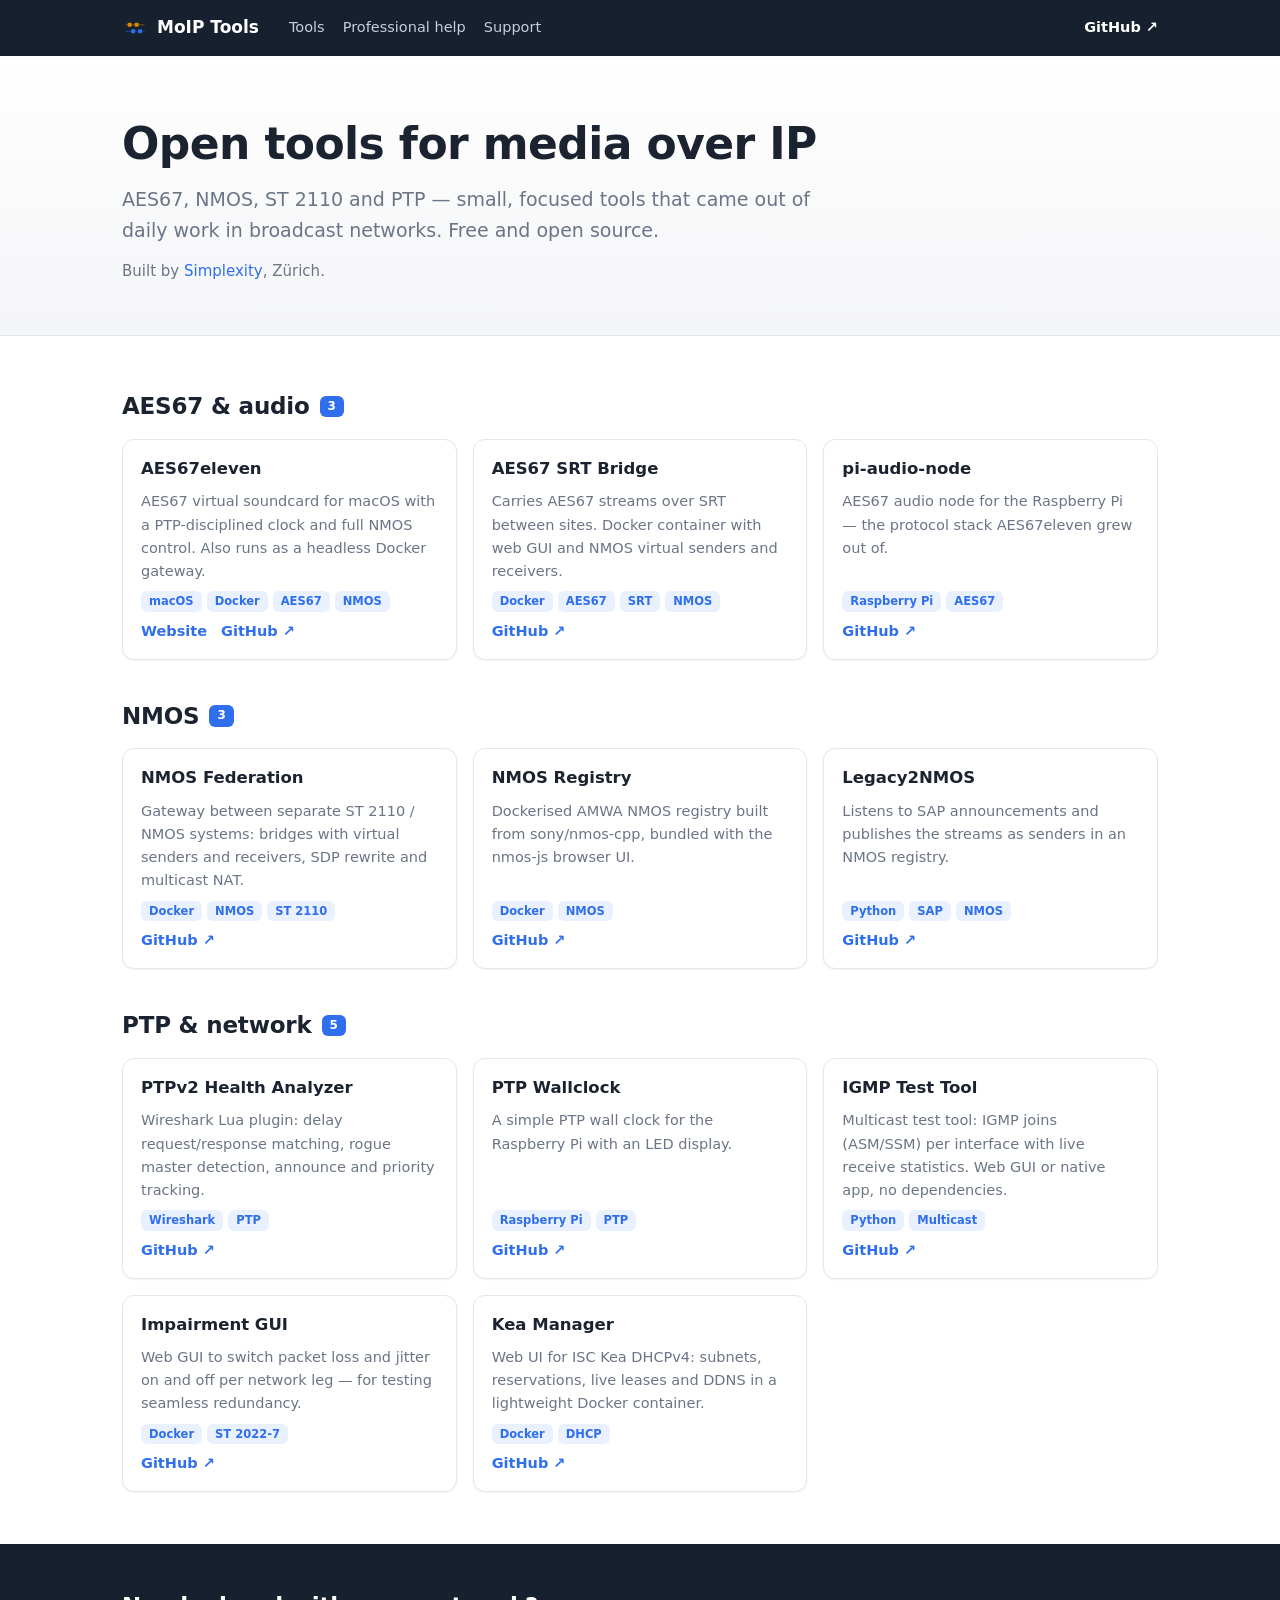
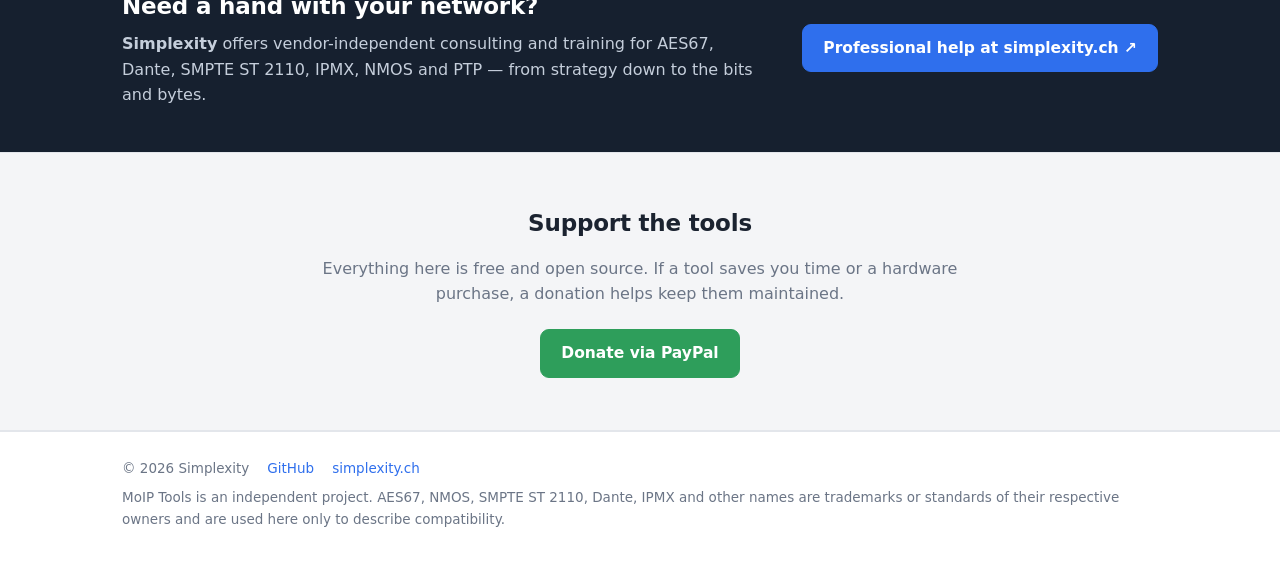
==== index.html @ df245e32 "MoIP Tools landing page A catalogue of open tools for media over IP (AES67, NMOS, ST 2110, PTP) with" ====
<!DOCTYPE html>
<html lang="en">
<head>
<meta charset="utf-8">
<meta name="viewport" content="width=device-width, initial-scale=1">
<title>MoIP Tools – open tools for AES67, NMOS, ST 2110 and PTP</title>
<meta name="description" content="A collection of free and open source tools for media over IP: AES67 virtual soundcard, SRT bridge, NMOS federation and registry, PTP and multicast test tools.">
<link rel="icon" type="image/svg+xml" href="logo.svg">
<style>
:root {
    --bg: #f4f5f7; --panel: #ffffff; --line: #e3e6eb; --text: #1b2330; --dim: #6b7586;
    --accent: #2f6fed; --accent-soft: #e9f0fe; --ok: #2e9e5b; --amber: #d98a00; --navy: #16202f;
}
* { box-sizing: border-box; margin: 0; }
html { scroll-behavior: smooth; }
body { background: var(--panel); color: var(--text);
       font: 16px/1.6 -apple-system, BlinkMacSystemFont, "Inter", "Segoe UI", system-ui, sans-serif; }
a { color: var(--accent); text-decoration: none; }
a:hover { text-decoration: underline; }
.wrap { max-width: 1080px; margin: 0 auto; padding: 0 22px; }

header { background: var(--navy); color: #fff; position: sticky; top: 0; z-index: 10; }
header .wrap { display: flex; align-items: center; gap: 22px; height: 56px; }
.brand { display: flex; align-items: center; gap: 9px; font-weight: 700; font-size: 17px; color: #fff; }
.brand:hover { text-decoration: none; }
.brand img { width: 26px; height: 26px; }
nav { display: flex; gap: 18px; margin-left: 8px; }
nav a { color: #c5cedb; font-size: 14.5px; }
nav a:hover { color: #fff; text-decoration: none; }
header .gh { margin-left: auto; color: #fff; font-size: 14.5px; font-weight: 600; }

.hero { padding: 64px 0 52px; background: linear-gradient(180deg, #fff 0%, var(--bg) 100%); border-bottom: 1px solid var(--line); }
.hero h1 { font-size: 44px; line-height: 1.1; letter-spacing: -.6px; }
.hero p { color: var(--dim); font-size: 19px; margin: 16px 0 0; max-width: 700px; }
.hero .by { font-size: 15px; margin-top: 14px; }

section { padding: 52px 0; }
section.alt { background: var(--bg); border-top: 1px solid var(--line); border-bottom: 1px solid var(--line); }
h2 { font-size: 23px; letter-spacing: -.2px; margin: 0 0 14px; display: flex; align-items: center; gap: 10px; }
h2 .count { background: var(--accent); color: #fff; font-size: 12px; font-weight: 700; padding: 1px 8px; border-radius: 6px; }
.group { margin-bottom: 38px; }
.group:last-child { margin-bottom: 0; }
.grid { display: grid; grid-template-columns: repeat(3, minmax(0, 1fr)); gap: 16px; }
.tool { background: var(--panel); border: 1px solid var(--line); border-radius: 12px; padding: 16px 18px;
        box-shadow: 0 1px 2px rgba(16, 24, 40, .05); display: flex; flex-direction: column; gap: 8px; }
.tool:hover { border-color: #c9ced8; box-shadow: 0 4px 14px rgba(16, 24, 40, .08); }
.tool h3 { font-size: 16.5px; }
.tool p { color: var(--dim); font-size: 14.5px; flex: 1; }
.tags { display: flex; gap: 5px; flex-wrap: wrap; }
.tag { font-size: 11.5px; font-weight: 700; padding: 1px 8px; border-radius: 6px; background: var(--accent-soft); color: var(--accent); }
.links { display: flex; gap: 14px; font-size: 14.5px; font-weight: 600; }

.btn { display: inline-block; padding: 11px 20px; border-radius: 9px; font-weight: 600; font-size: 15.5px;
       border: 1px solid var(--line); background: var(--panel); color: var(--text); }
.btn:hover { text-decoration: none; border-color: #c9ced8; }
.btn.primary { background: var(--accent); border-color: var(--accent); color: #fff; }
.btn.donate { background: var(--ok); border-color: var(--ok); color: #fff; }
section.pro { padding: 44px 0; background: var(--navy); color: #fff; }
section.pro .wrap { display: flex; align-items: center; gap: 28px; flex-wrap: wrap; }
section.pro .wrap > div { flex: 1 1 420px; }
section.pro h2 { margin-bottom: 6px; }
section.pro p { color: #c5cedb; max-width: 640px; }
section.pro .btn { white-space: nowrap; }
.support { text-align: center; }
.support h2 { justify-content: center; }
.support p { color: var(--dim); max-width: 660px; margin: 0 auto 22px; }
.cta { display: flex; gap: 10px; flex-wrap: wrap; justify-content: center; }
footer { padding: 26px 0 34px; color: var(--dim); font-size: 13.5px; border-top: 1px solid var(--line); }
footer .wrap { display: flex; gap: 8px 18px; flex-wrap: wrap; }
footer .fine { flex-basis: 100%; }

@media (max-width: 900px) { .grid { grid-template-columns: repeat(2, minmax(0, 1fr)); } }
@media (max-width: 620px) { .grid { grid-template-columns: 1fr; } .hero h1 { font-size: 34px; } nav { display: none; } }
</style>
</head>
<body>

<header>
    <div class="wrap">
        <a class="brand" href="#top"><img src="logo.svg" alt=""> MoIP Tools</a>
        <nav>
            <a href="#tools">Tools</a>
            <a href="#help">Professional help</a>
            <a href="#support" data-donate-hide>Support</a>
        </nav>
        <a class="gh" href="https://github.com/Gemini2350">GitHub ↗</a>
    </div>
</header>

<div class="hero" id="top">
    <div class="wrap">
        <h1>Open tools for media over IP</h1>
        <p>AES67, NMOS, ST 2110 and PTP — small, focused tools that came out of daily work in
           broadcast networks. Free and open source.</p>
        <p class="by">Built by <a href="https://simplexity.ch" rel="noopener">Simplexity</a>, Zürich.</p>
    </div>
</div>

<section id="tools">
    <div class="wrap" id="tool-groups"></div>
</section>

<section class="pro" id="help">
    <div class="wrap">
        <div>
            <h2>Need a hand with your network?</h2>
            <p><strong>Simplexity</strong> offers vendor-independent consulting and training for AES67, Dante,
               SMPTE ST 2110, IPMX, NMOS and PTP — from strategy down to the bits and bytes.</p>
        </div>
        <a class="btn primary" href="https://simplexity.ch" rel="noopener">Professional help at simplexity.ch ↗</a>
    </div>
</section>

<section class="alt support" id="support" data-donate-hide>
    <div class="wrap">
        <h2>Support the tools</h2>
        <p>Everything here is free and open source. If a tool saves you time or a hardware purchase,
           a donation helps keep them maintained.</p>
        <div class="cta">
            <a class="btn" id="donate-sponsors" href="" rel="noopener">♥ Sponsor on GitHub</a>
            <a class="btn" id="donate-paypal" href="" rel="noopener">Donate via PayPal</a>
        </div>
    </div>
</section>

<footer>
    <div class="wrap">
        <span>© 2026 Simplexity</span>
        <a href="https://github.com/Gemini2350">GitHub</a>
        <a href="https://simplexity.ch" rel="noopener">simplexity.ch</a>
        <span class="fine">MoIP Tools is an independent project. AES67, NMOS, SMPTE ST 2110, Dante, IPMX and other
            names are trademarks or standards of their respective owners and are used here only to describe
            compatibility.</span>
    </div>
</footer>

<script>
// ---- the tool catalogue: add an entry here to list a new tool ----
const GH = "https://github.com/Gemini2350/";
const TOOLS = [
    {group: "AES67 & audio", items: [
        {name: "AES67eleven", repo: "aes67eleven", site: "https://gemini2350.github.io/aes67eleven/",
         text: "AES67 virtual soundcard for macOS with a PTP-disciplined clock and full NMOS control. Also runs as a headless Docker gateway.",
         tags: ["macOS", "Docker", "AES67", "NMOS"]},
        {name: "AES67 SRT Bridge", repo: "aes67-srt-bridge",
         text: "Carries AES67 streams over SRT between sites. Docker container with web GUI and NMOS virtual senders and receivers.",
         tags: ["Docker", "AES67", "SRT", "NMOS"]},
        {name: "pi-audio-node", repo: "pi-audio-node",
         text: "AES67 audio node for the Raspberry Pi — the protocol stack AES67eleven grew out of.",
         tags: ["Raspberry Pi", "AES67"]}
    ]},
    {group: "NMOS", items: [
        {name: "NMOS Federation", repo: "nmos-federation",
         text: "Gateway between separate ST 2110 / NMOS systems: bridges with virtual senders and receivers, SDP rewrite and multicast NAT.",
         tags: ["Docker", "NMOS", "ST 2110"]},
        {name: "NMOS Registry", repo: "nmos-cpp-registry",
         text: "Dockerised AMWA NMOS registry built from sony/nmos-cpp, bundled with the nmos-js browser UI.",
         tags: ["Docker", "NMOS"]},
        {name: "Legacy2NMOS", repo: "Legacy2NMOS",
         text: "Listens to SAP announcements and publishes the streams as senders in an NMOS registry.",
         tags: ["Python", "SAP", "NMOS"]}
    ]},
    {group: "PTP & network", items: [
        {name: "PTPv2 Health Analyzer", repo: "ptpv2-health-analyzer",
         text: "Wireshark Lua plugin: delay request/response matching, rogue master detection, announce and priority tracking.",
         tags: ["Wireshark", "PTP"]},
        {name: "PTP Wallclock", repo: "ptp-wallclock",
         text: "A simple PTP wall clock for the Raspberry Pi with an LED display.",
         tags: ["Raspberry Pi", "PTP"]},
        {name: "IGMP Test Tool", repo: "igmp-test-tool",
         text: "Multicast test tool: IGMP joins (ASM/SSM) per interface with live receive statistics. Web GUI or native app, no dependencies.",
         tags: ["Python", "Multicast"]},
        {name: "Impairment GUI", repo: "impairment-gui",
         text: "Web GUI to switch packet loss and jitter on and off per network leg — for testing seamless redundancy.",
         tags: ["Docker", "ST 2022-7"]},
        {name: "Kea Manager", repo: "kea-manager",
         text: "Web UI for ISC Kea DHCPv4: subnets, reservations, live leases and DDNS in a lightweight Docker container.",
         tags: ["Docker", "DHCP"]}
    ]}
];

const esc = t => String(t).replace(/[&<>"]/g, c => ({"&": "&amp;", "<": "&lt;", ">": "&gt;", '"': "&quot;"}[c]));
document.getElementById("tool-groups").innerHTML = TOOLS.map(g => `
    <div class="group">
        <h2>${esc(g.group)} <span class="count">${g.items.length}</span></h2>
        <div class="grid">${g.items.map(t => `
            <div class="tool">
                <h3>${esc(t.name)}</h3>
                <p>${esc(t.text)}</p>
                <div class="tags">${t.tags.map(x => `<span class="tag">${esc(x)}</span>`).join("")}</div>
                <div class="links">
                    ${t.site ? `<a href="${esc(t.site)}">Website</a>` : ""}
                    <a href="${GH}${esc(t.repo)}">GitHub ↗</a>
                </div>
            </div>`).join("")}
        </div>
    </div>`).join("");

// donation links: a button appears once its link is filled in
const DONATE = {
    sponsors: "",   // https://github.com/sponsors/Gemini2350 - once the profile is approved
    paypal: "https://paypal.me/Gemini2350"
};
let any = false;
for (const [key, url] of Object.entries(DONATE)) {
    const el = document.getElementById("donate-" + key);
    if (url) {
        el.href = url;
        if (!any) { el.classList.add("donate"); }
        any = true;
    } else {
        el.style.display = "none";
    }
}
if (!any) {
    document.querySelectorAll("[data-donate-hide]").forEach(el => { el.style.display = "none"; });
}
</script>
</body>
</html>
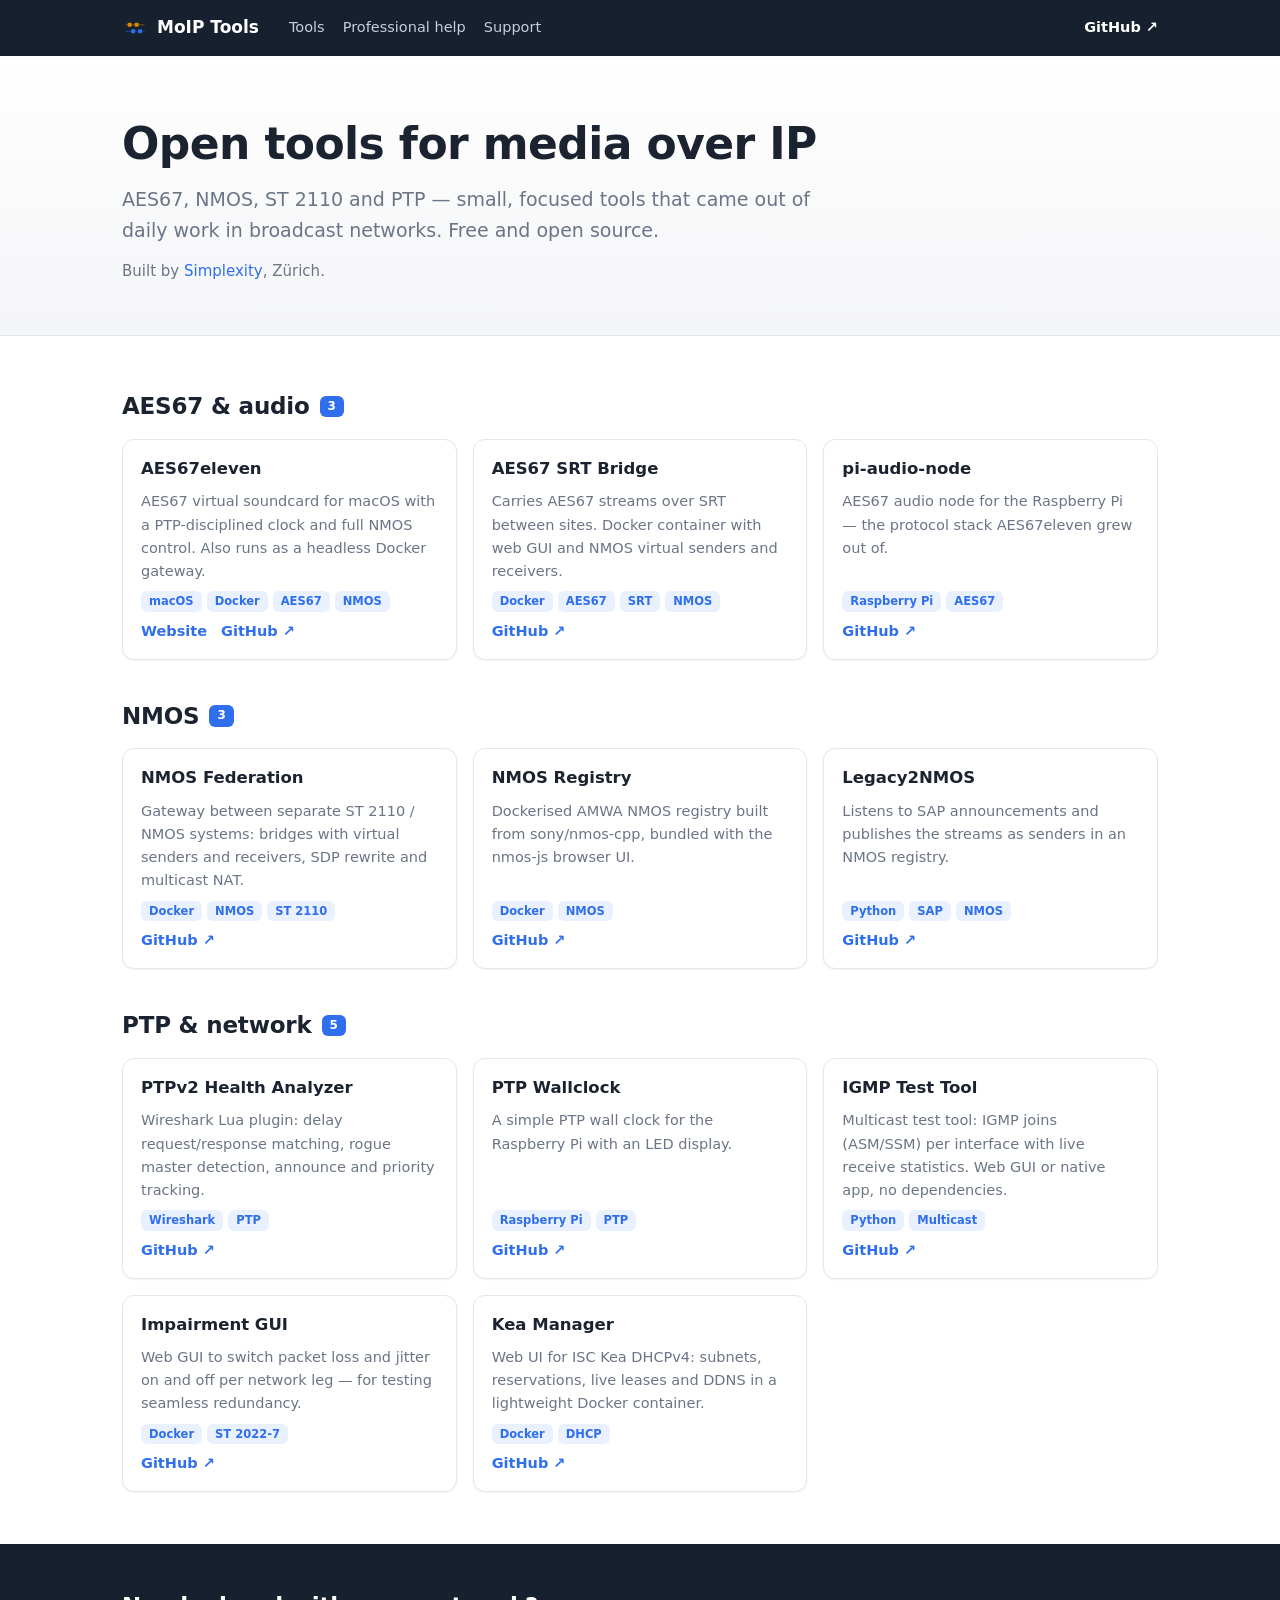
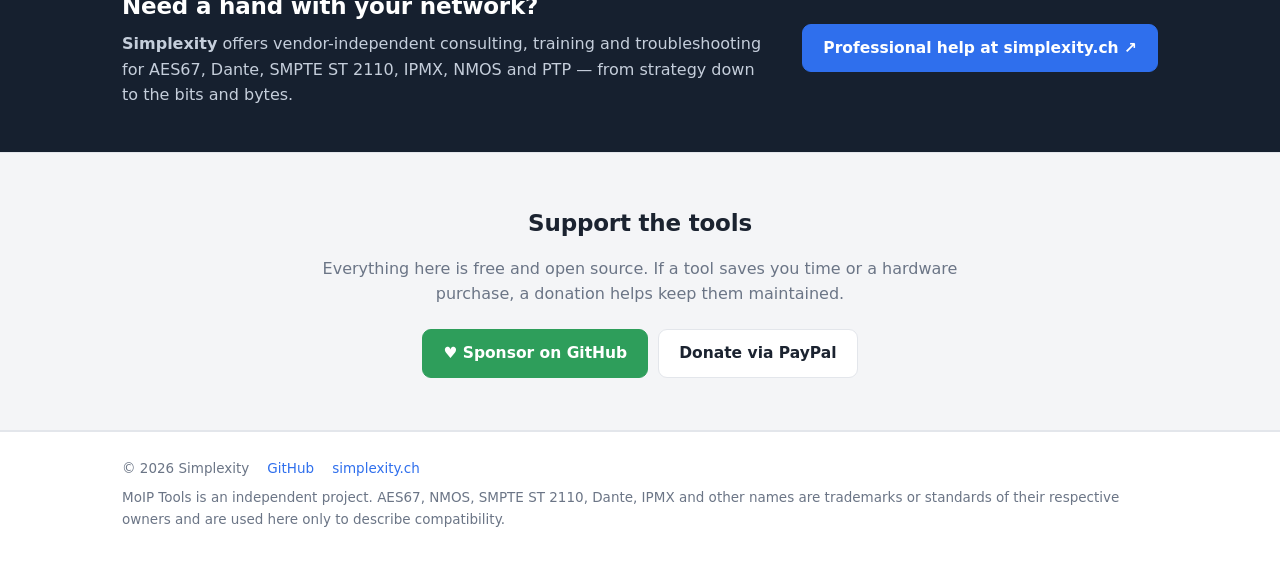
==== commit 7e23867b: "Homepage: enable GitHub Sponsors button, mention troubleshooting Co-Authored-By: Claude Fable 5.2 <n" ====
--- a/index.html
+++ b/index.html
@@ -104,8 +104,8 @@
     <div class="wrap">
         <div>
             <h2>Need a hand with your network?</h2>
-            <p><strong>Simplexity</strong> offers vendor-independent consulting and training for AES67, Dante,
-               SMPTE ST 2110, IPMX, NMOS and PTP — from strategy down to the bits and bytes.</p>
+            <p><strong>Simplexity</strong> offers vendor-independent consulting, training and troubleshooting
+               for AES67, Dante, SMPTE ST 2110, IPMX, NMOS and PTP — from strategy down to the bits and bytes.</p>
         </div>
         <a class="btn primary" href="https://simplexity.ch" rel="noopener">Professional help at simplexity.ch ↗</a>
     </div>
@@ -198,7 +198,7 @@
 
 // donation links: a button appears once its link is filled in
 const DONATE = {
-    sponsors: "",   // https://github.com/sponsors/Gemini2350 - once the profile is approved
+    sponsors: "https://github.com/sponsors/Gemini2350",
     paypal: "https://paypal.me/Gemini2350"
 };
 let any = false;
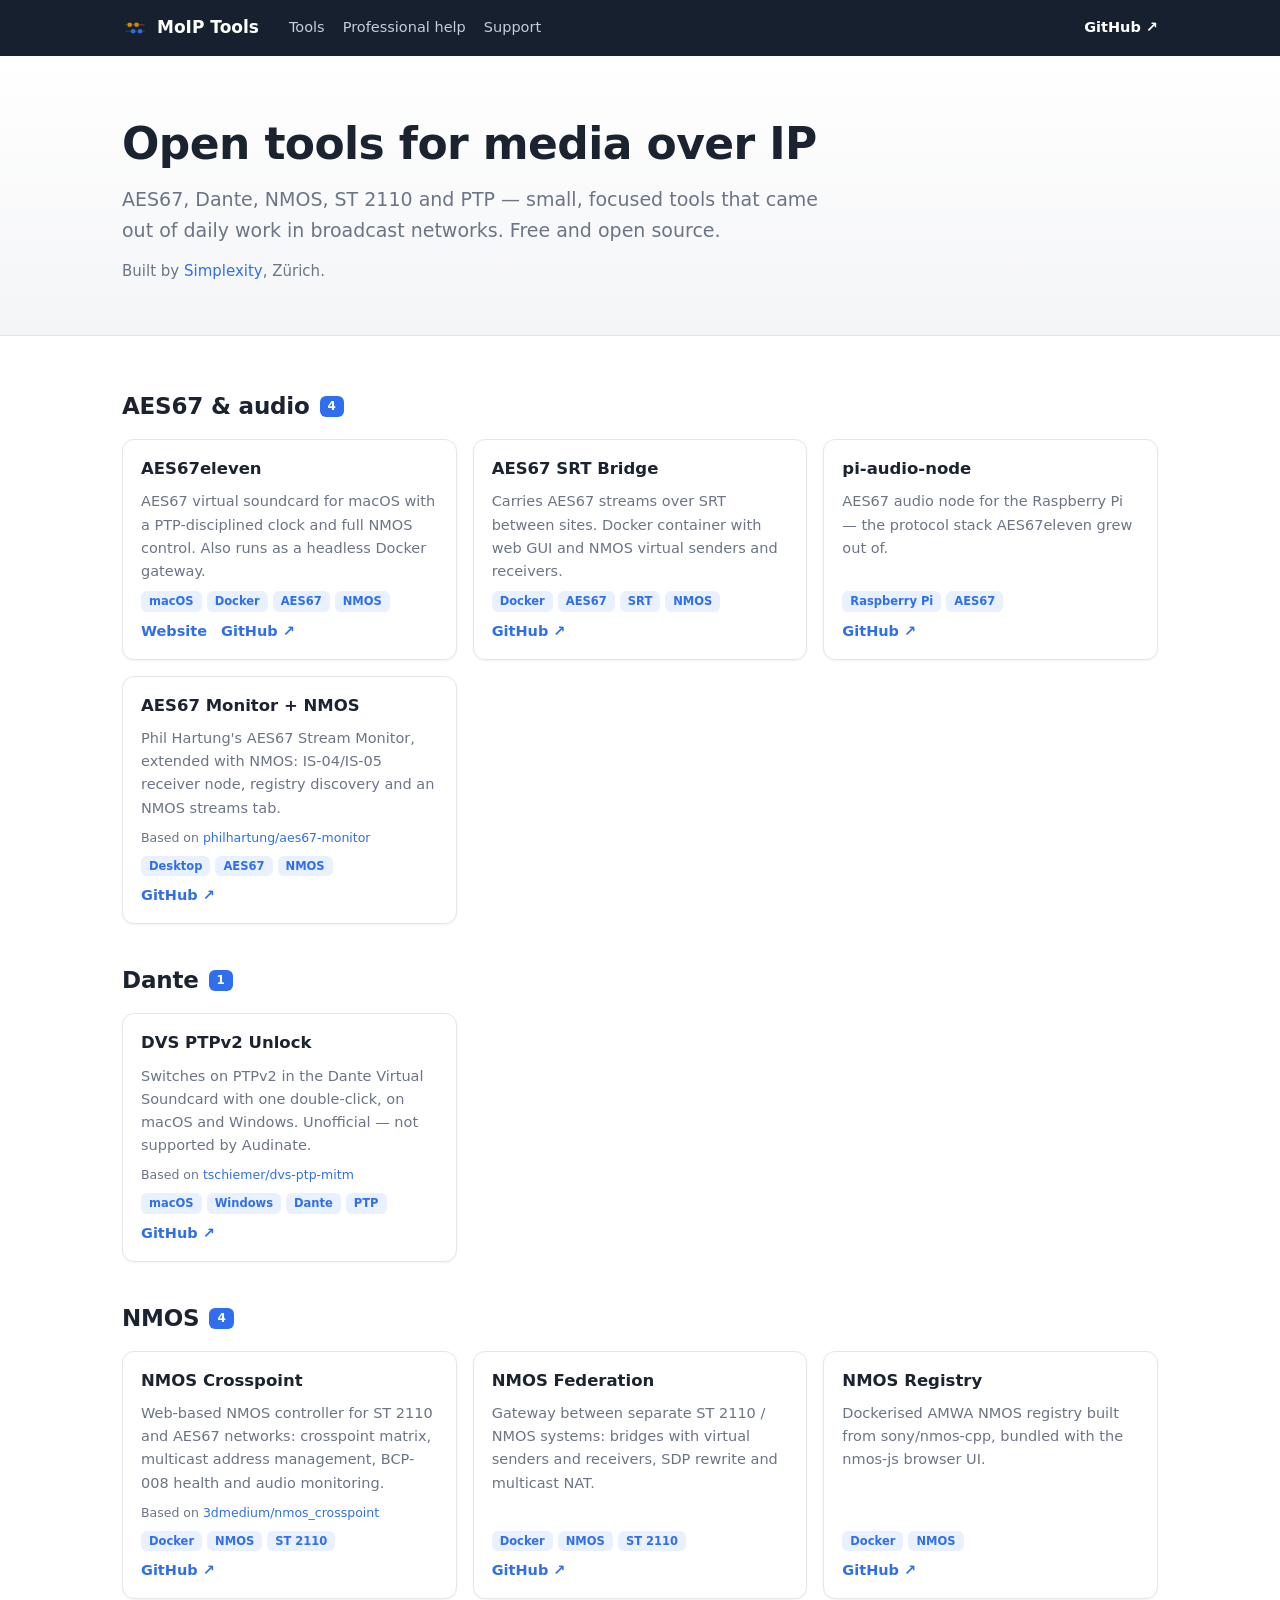
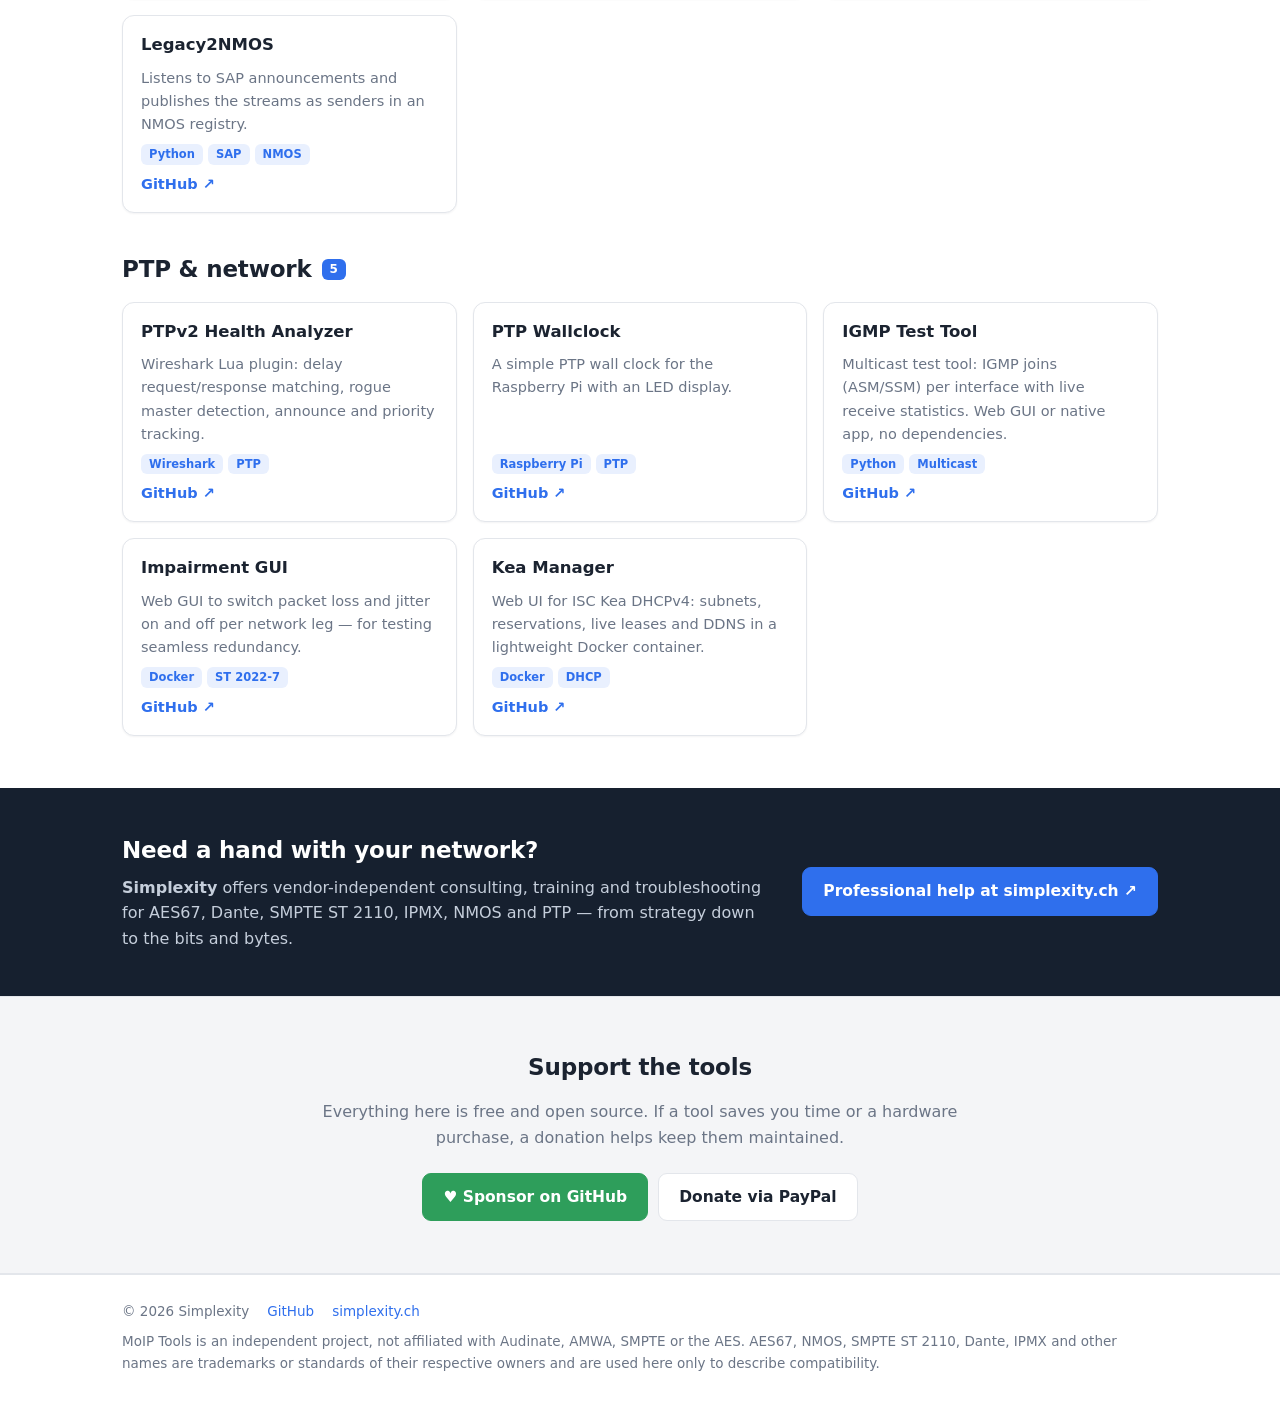
==== commit 5b95538e: "Add Dante section (DVS PTPv2 Unlock), NMOS Crosspoint and AES67 Monitor Forked projects carry a 'Bas" ====
--- a/index.html
+++ b/index.html
@@ -3,8 +3,8 @@
 <head>
 <meta charset="utf-8">
 <meta name="viewport" content="width=device-width, initial-scale=1">
-<title>MoIP Tools – open tools for AES67, NMOS, ST 2110 and PTP</title>
-<meta name="description" content="A collection of free and open source tools for media over IP: AES67 virtual soundcard, SRT bridge, NMOS federation and registry, PTP and multicast test tools.">
+<title>MoIP Tools – open tools for AES67, Dante, NMOS, ST 2110 and PTP</title>
+<meta name="description" content="A collection of free and open source tools for media over IP: AES67 virtual soundcard, SRT bridge, PTPv2 for Dante Virtual Soundcard, NMOS federation and registry, PTP and multicast test tools.">
 <link rel="icon" type="image/svg+xml" href="logo.svg">
 <style>
 :root {
@@ -46,6 +46,7 @@
 .tool:hover { border-color: #c9ced8; box-shadow: 0 4px 14px rgba(16, 24, 40, .08); }
 .tool h3 { font-size: 16.5px; }
 .tool p { color: var(--dim); font-size: 14.5px; flex: 1; }
+.base { font-size: 12.5px; color: var(--dim); }
 .tags { display: flex; gap: 5px; flex-wrap: wrap; }
 .tag { font-size: 11.5px; font-weight: 700; padding: 1px 8px; border-radius: 6px; background: var(--accent-soft); color: var(--accent); }
 .links { display: flex; gap: 14px; font-size: 14.5px; font-weight: 600; }
@@ -90,7 +91,7 @@
 <div class="hero" id="top">
     <div class="wrap">
         <h1>Open tools for media over IP</h1>
-        <p>AES67, NMOS, ST 2110 and PTP — small, focused tools that came out of daily work in
+        <p>AES67, Dante, NMOS, ST 2110 and PTP — small, focused tools that came out of daily work in
            broadcast networks. Free and open source.</p>
         <p class="by">Built by <a href="https://simplexity.ch" rel="noopener">Simplexity</a>, Zürich.</p>
     </div>
@@ -128,7 +129,7 @@
         <span>© 2026 Simplexity</span>
         <a href="https://github.com/Gemini2350">GitHub</a>
         <a href="https://simplexity.ch" rel="noopener">simplexity.ch</a>
-        <span class="fine">MoIP Tools is an independent project. AES67, NMOS, SMPTE ST 2110, Dante, IPMX and other
+        <span class="fine">MoIP Tools is an independent project, not affiliated with Audinate, AMWA, SMPTE or the AES. AES67, NMOS, SMPTE ST 2110, Dante, IPMX and other
             names are trademarks or standards of their respective owners and are used here only to describe
             compatibility.</span>
     </div>
@@ -147,9 +148,20 @@
          tags: ["Docker", "AES67", "SRT", "NMOS"]},
         {name: "pi-audio-node", repo: "pi-audio-node",
          text: "AES67 audio node for the Raspberry Pi — the protocol stack AES67eleven grew out of.",
-         tags: ["Raspberry Pi", "AES67"]}
+         tags: ["Raspberry Pi", "AES67"]},
+        {name: "AES67 Monitor + NMOS", repo: "aes67-monitor/tree/feature/nmos", base: "philhartung/aes67-monitor",
+         text: "Phil Hartung's AES67 Stream Monitor, extended with NMOS: IS-04/IS-05 receiver node, registry discovery and an NMOS streams tab.",
+         tags: ["Desktop", "AES67", "NMOS"]}
+    ]},
+    {group: "Dante", items: [
+        {name: "DVS PTPv2 Unlock", repo: "dvs-ptpv2-unlock",
+         text: "Switches on PTPv2 in the Dante Virtual Soundcard with one double-click, on macOS and Windows. Unofficial — not supported by Audinate.",
+         base: "tschiemer/dvs-ptp-mitm", tags: ["macOS", "Windows", "Dante", "PTP"]}
     ]},
     {group: "NMOS", items: [
+        {name: "NMOS Crosspoint", repo: "nmos-crosspoint_v3", base: "3dmedium/nmos_crosspoint",
+         text: "Web-based NMOS controller for ST 2110 and AES67 networks: crosspoint matrix, multicast address management, BCP-008 health and audio monitoring.",
+         tags: ["Docker", "NMOS", "ST 2110"]},
         {name: "NMOS Federation", repo: "nmos-federation",
          text: "Gateway between separate ST 2110 / NMOS systems: bridges with virtual senders and receivers, SDP rewrite and multicast NAT.",
          tags: ["Docker", "NMOS", "ST 2110"]},
@@ -187,6 +199,7 @@
             <div class="tool">
                 <h3>${esc(t.name)}</h3>
                 <p>${esc(t.text)}</p>
+                ${t.base ? `<div class="base">Based on <a href="https://github.com/${esc(t.base)}" rel="noopener">${esc(t.base)}</a></div>` : ""}
                 <div class="tags">${t.tags.map(x => `<span class="tag">${esc(x)}</span>`).join("")}</div>
                 <div class="links">
                     ${t.site ? `<a href="${esc(t.site)}">Website</a>` : ""}
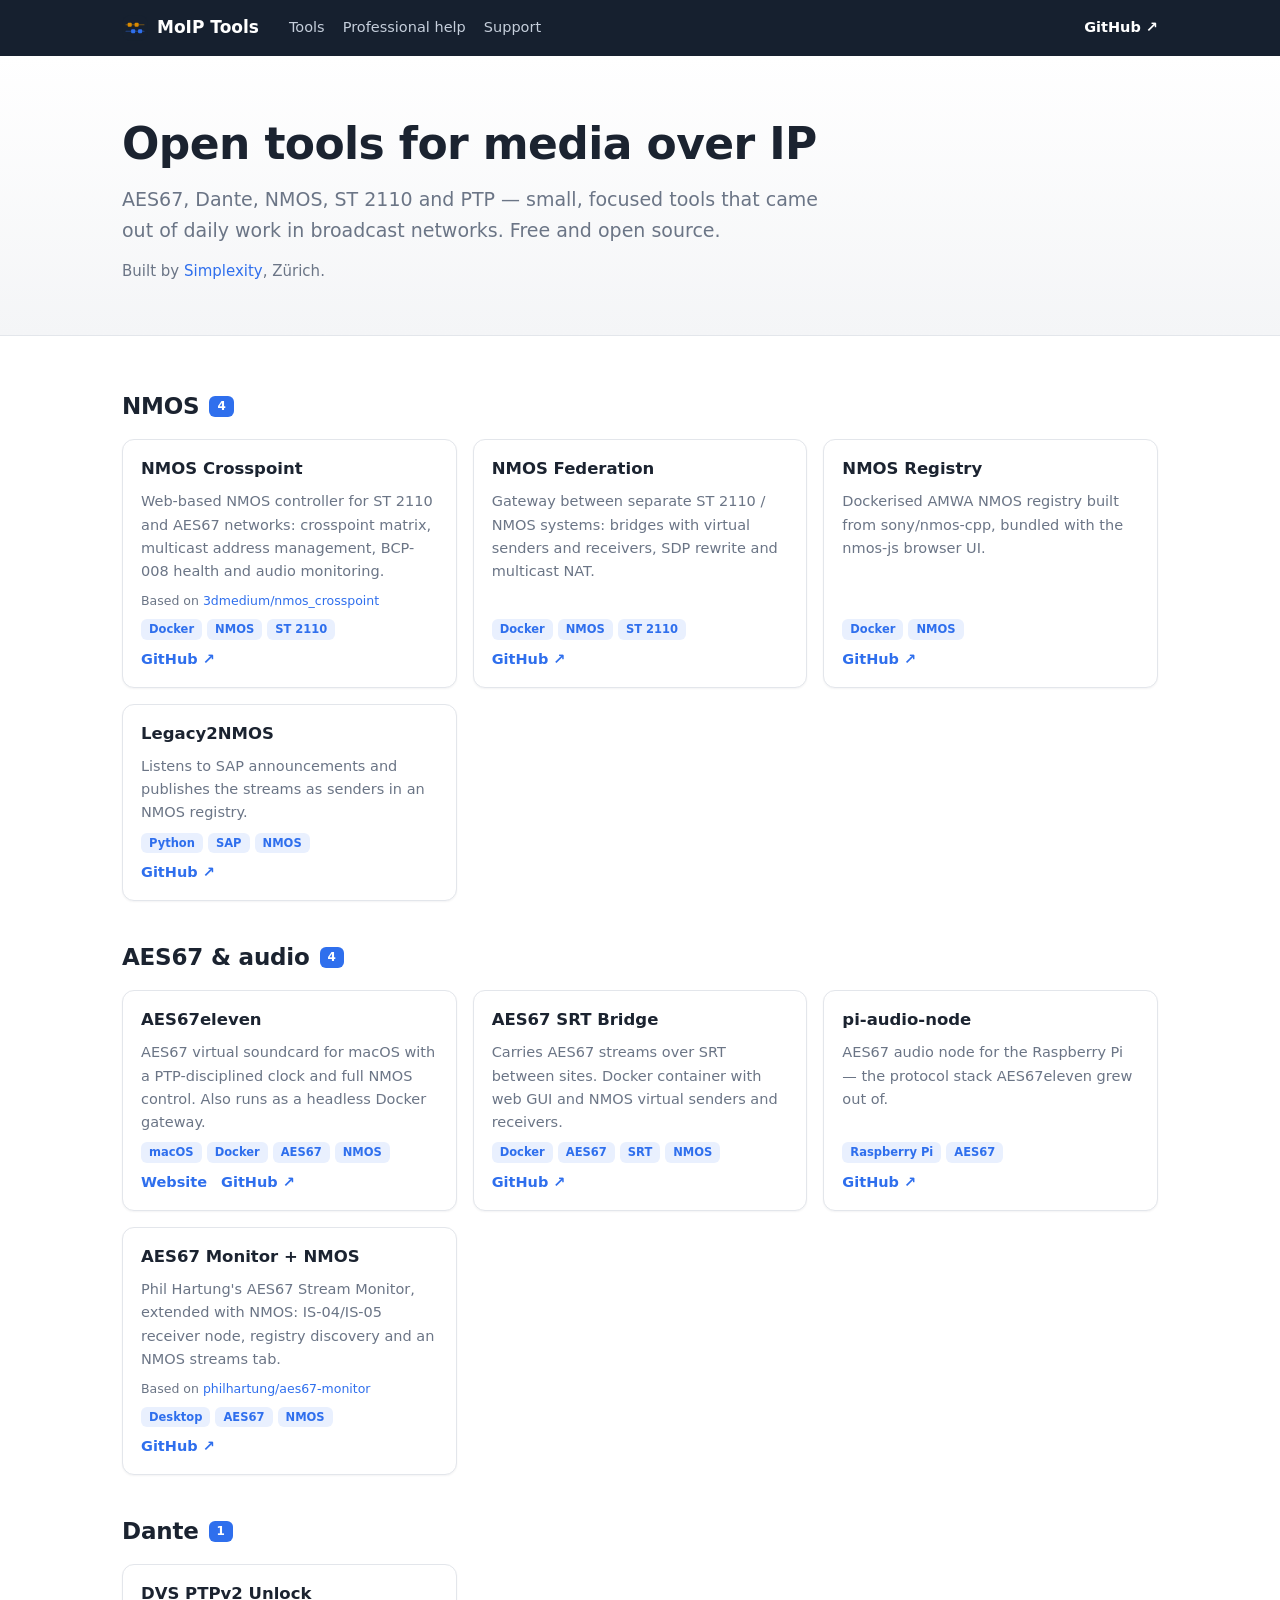
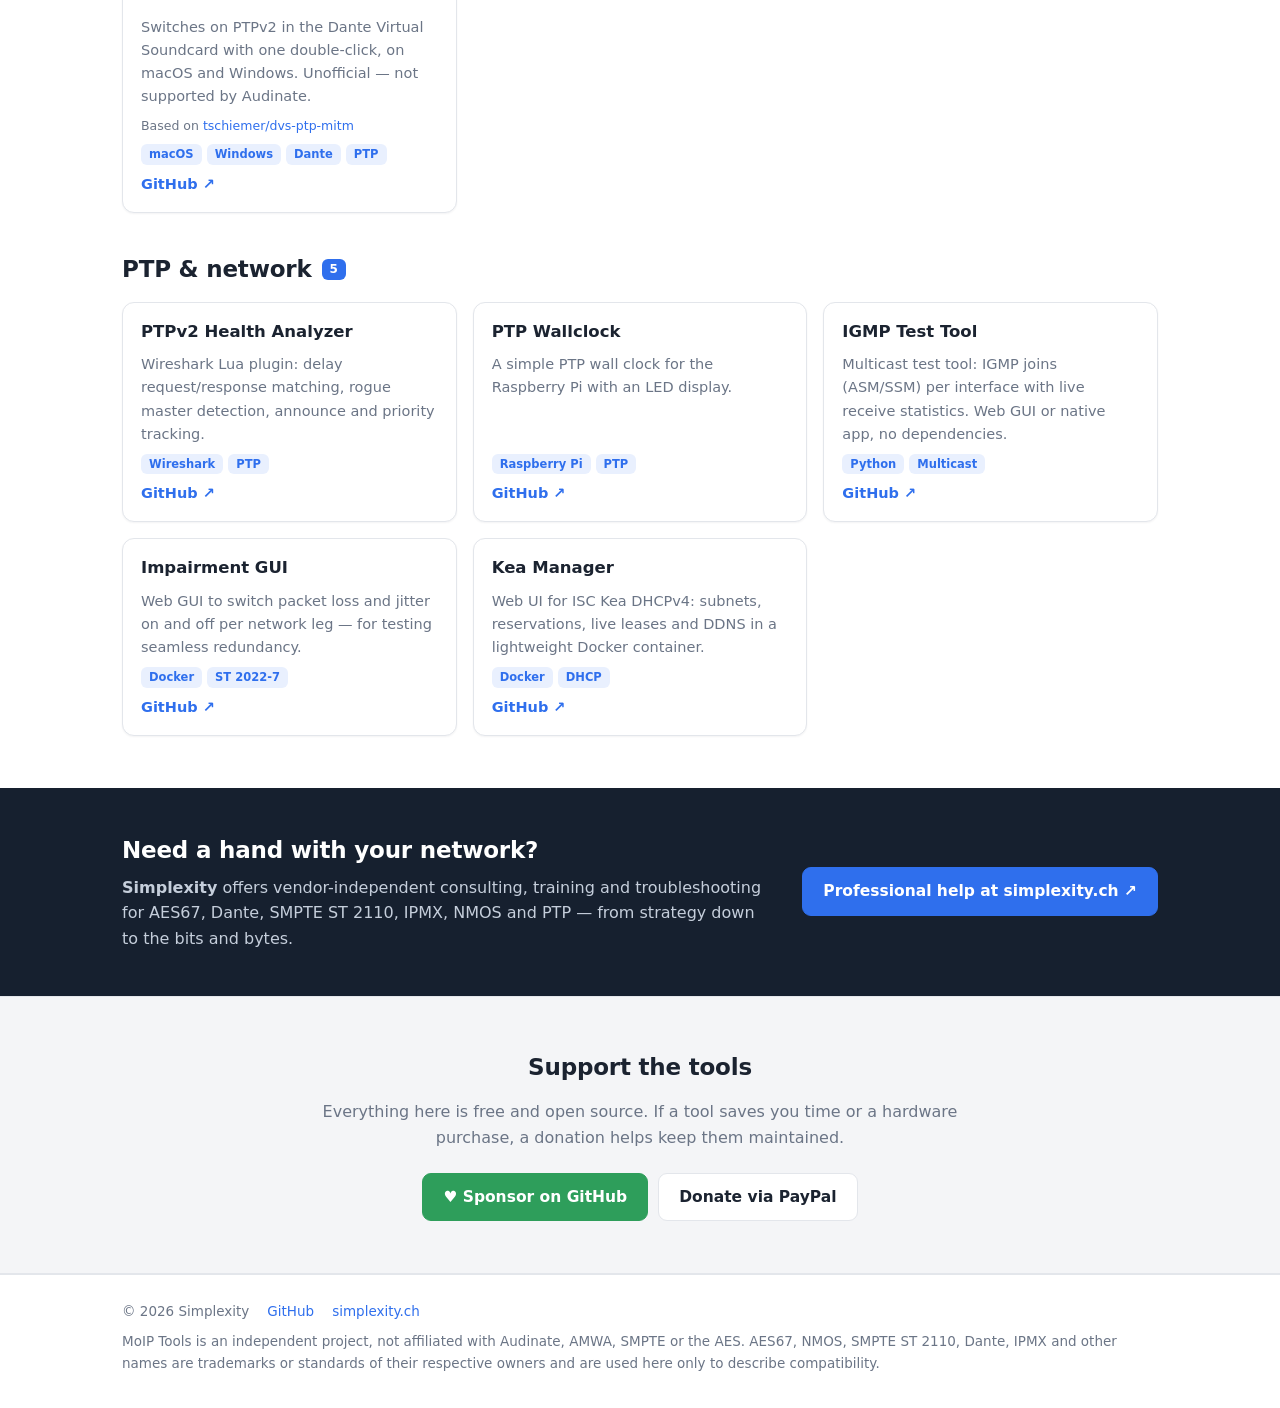
==== commit d24ed613: "List the NMOS tools first Co-Authored-By: Claude Fable 5.2 <noreply@anthropic.com>" ====
--- a/index.html
+++ b/index.html
@@ -139,6 +139,20 @@
 // ---- the tool catalogue: add an entry here to list a new tool ----
 const GH = "https://github.com/Gemini2350/";
 const TOOLS = [
+    {group: "NMOS", items: [
+        {name: "NMOS Crosspoint", repo: "nmos-crosspoint_v3", base: "3dmedium/nmos_crosspoint",
+         text: "Web-based NMOS controller for ST 2110 and AES67 networks: crosspoint matrix, multicast address management, BCP-008 health and audio monitoring.",
+         tags: ["Docker", "NMOS", "ST 2110"]},
+        {name: "NMOS Federation", repo: "nmos-federation",
+         text: "Gateway between separate ST 2110 / NMOS systems: bridges with virtual senders and receivers, SDP rewrite and multicast NAT.",
+         tags: ["Docker", "NMOS", "ST 2110"]},
+        {name: "NMOS Registry", repo: "nmos-cpp-registry",
+         text: "Dockerised AMWA NMOS registry built from sony/nmos-cpp, bundled with the nmos-js browser UI.",
+         tags: ["Docker", "NMOS"]},
+        {name: "Legacy2NMOS", repo: "Legacy2NMOS",
+         text: "Listens to SAP announcements and publishes the streams as senders in an NMOS registry.",
+         tags: ["Python", "SAP", "NMOS"]}
+    ]},
     {group: "AES67 & audio", items: [
         {name: "AES67eleven", repo: "aes67eleven", site: "https://gemini2350.github.io/aes67eleven/",
          text: "AES67 virtual soundcard for macOS with a PTP-disciplined clock and full NMOS control. Also runs as a headless Docker gateway.",
@@ -157,20 +171,6 @@
         {name: "DVS PTPv2 Unlock", repo: "dvs-ptpv2-unlock",
          text: "Switches on PTPv2 in the Dante Virtual Soundcard with one double-click, on macOS and Windows. Unofficial — not supported by Audinate.",
          base: "tschiemer/dvs-ptp-mitm", tags: ["macOS", "Windows", "Dante", "PTP"]}
-    ]},
-    {group: "NMOS", items: [
-        {name: "NMOS Crosspoint", repo: "nmos-crosspoint_v3", base: "3dmedium/nmos_crosspoint",
-         text: "Web-based NMOS controller for ST 2110 and AES67 networks: crosspoint matrix, multicast address management, BCP-008 health and audio monitoring.",
-         tags: ["Docker", "NMOS", "ST 2110"]},
-        {name: "NMOS Federation", repo: "nmos-federation",
-         text: "Gateway between separate ST 2110 / NMOS systems: bridges with virtual senders and receivers, SDP rewrite and multicast NAT.",
-         tags: ["Docker", "NMOS", "ST 2110"]},
-        {name: "NMOS Registry", repo: "nmos-cpp-registry",
-         text: "Dockerised AMWA NMOS registry built from sony/nmos-cpp, bundled with the nmos-js browser UI.",
-         tags: ["Docker", "NMOS"]},
-        {name: "Legacy2NMOS", repo: "Legacy2NMOS",
-         text: "Listens to SAP announcements and publishes the streams as senders in an NMOS registry.",
-         tags: ["Python", "SAP", "NMOS"]}
     ]},
     {group: "PTP & network", items: [
         {name: "PTPv2 Health Analyzer", repo: "ptpv2-health-analyzer",
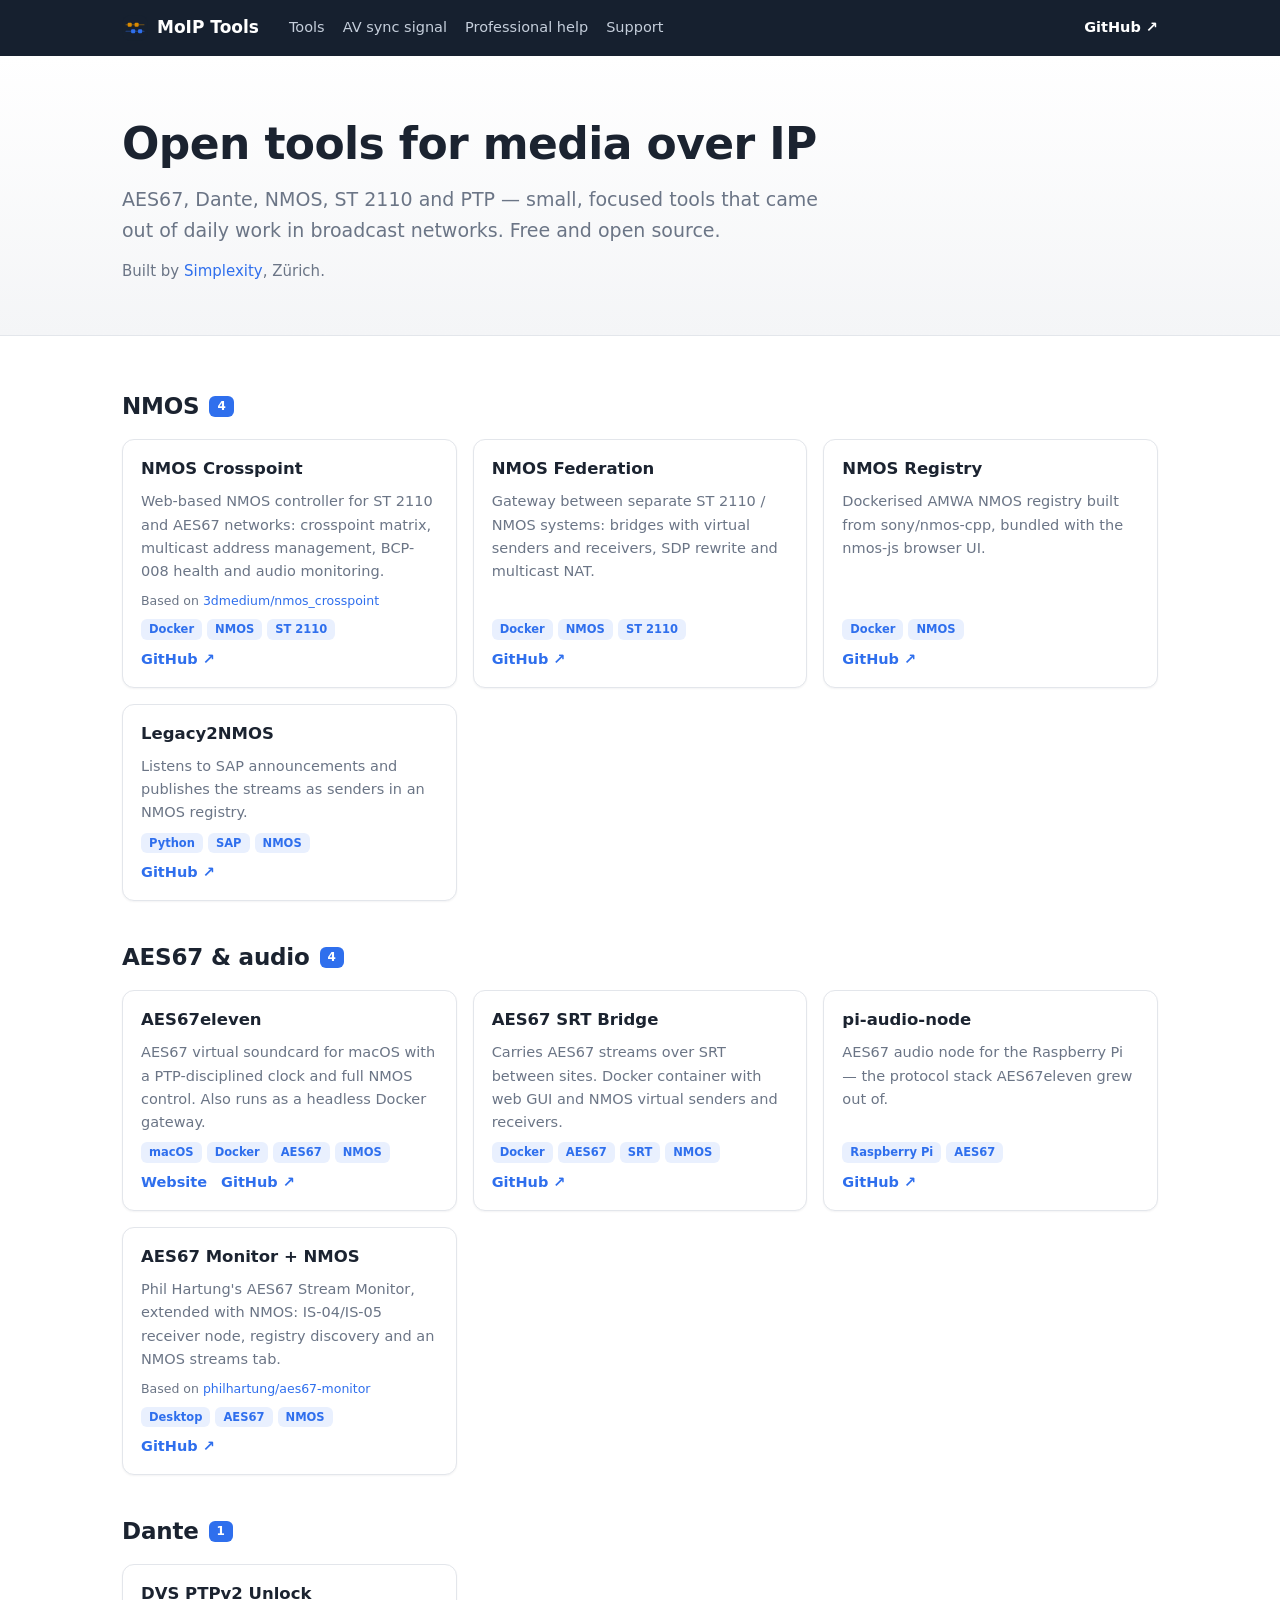
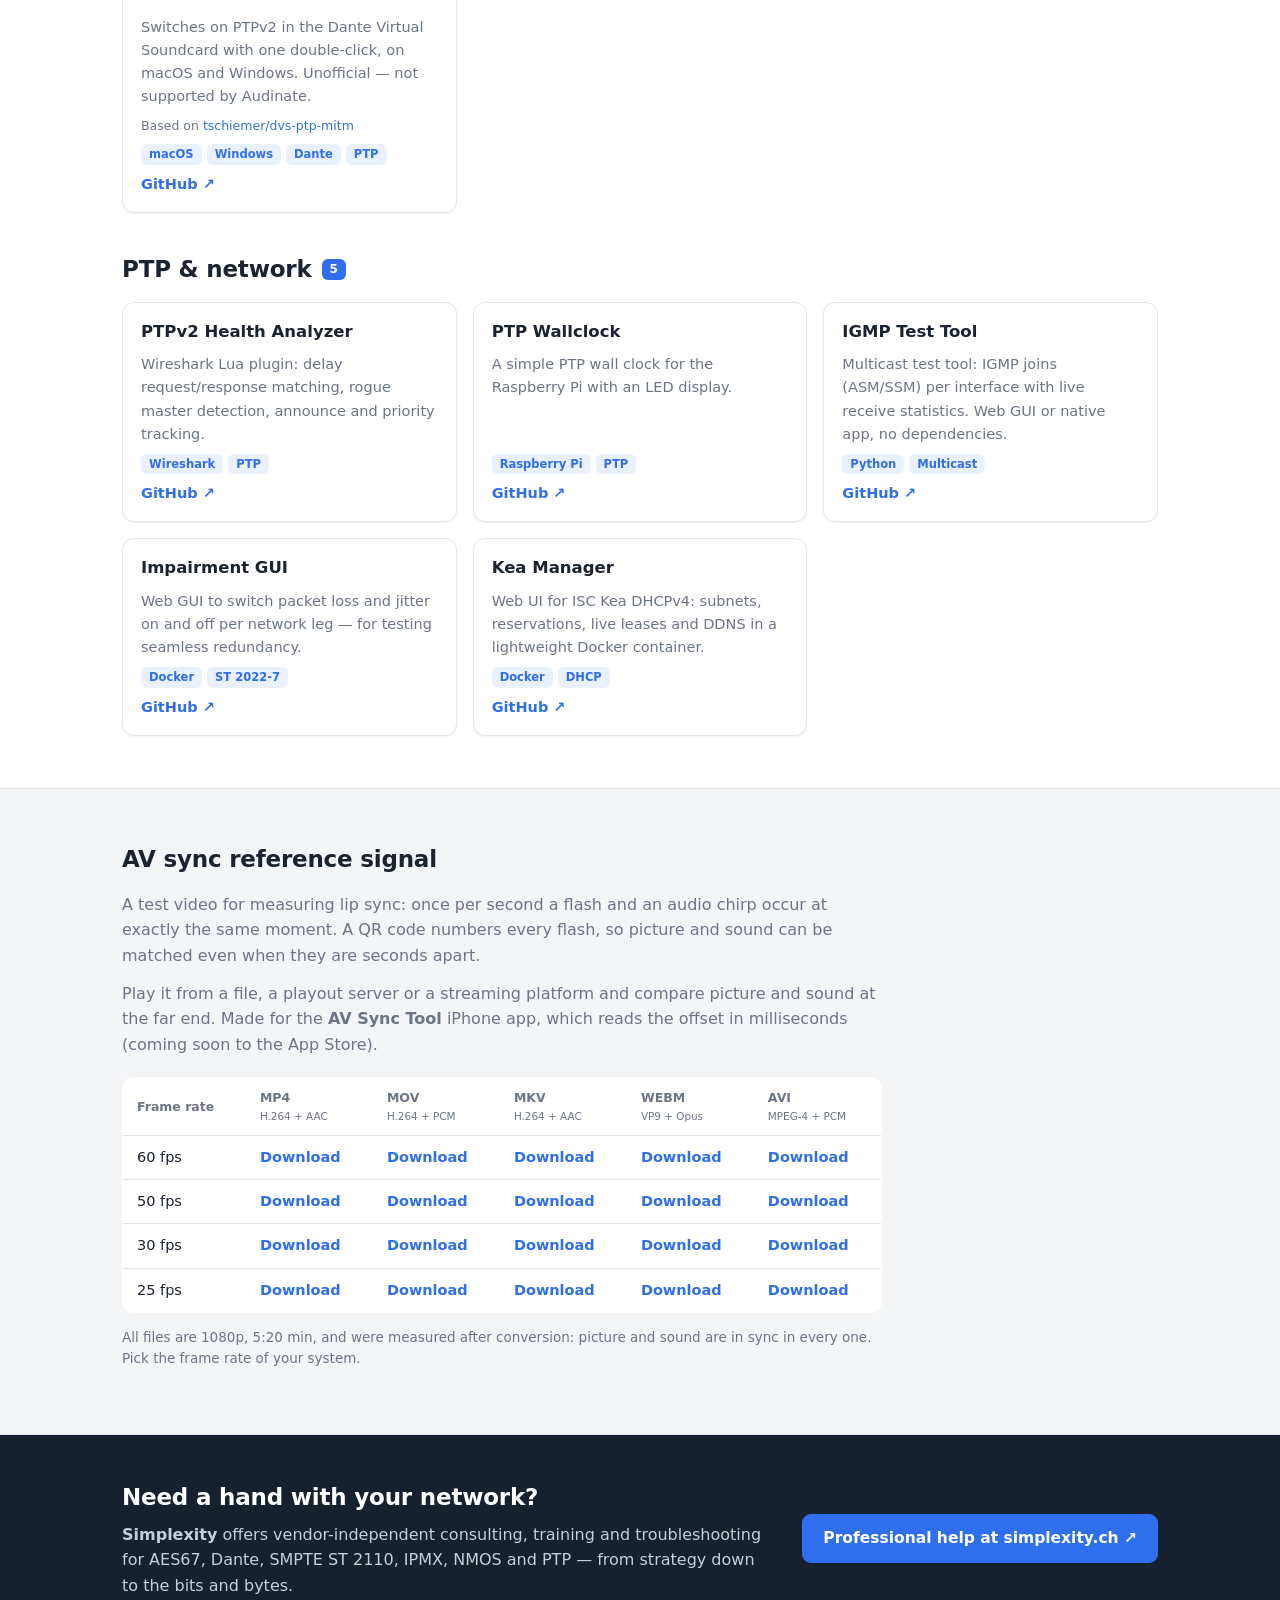
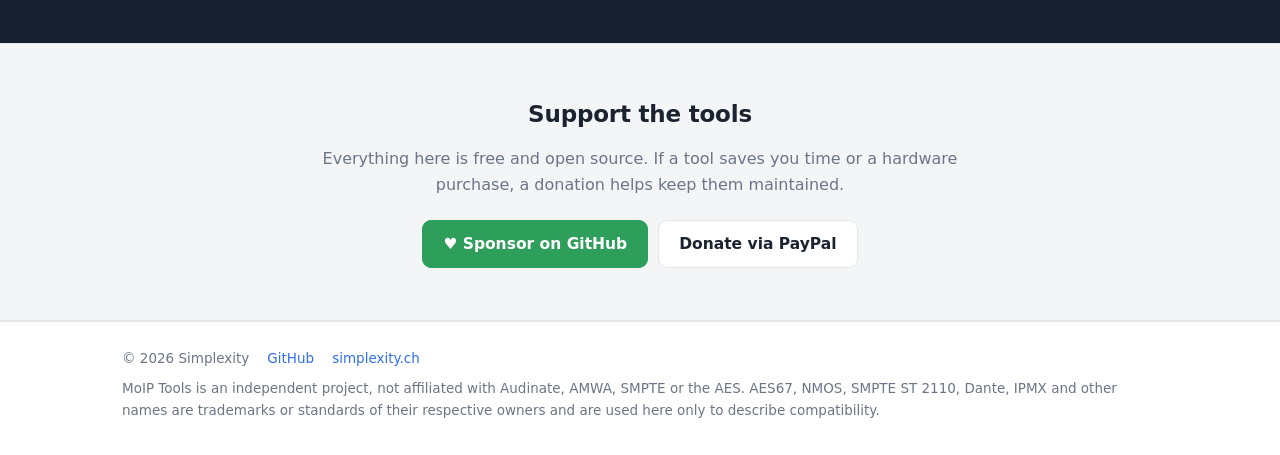
==== commit cf7f86d3: "Add AV sync reference signal downloads Links the 20 reference videos (4 frame rates x 5 containers) " ====
--- a/index.html
+++ b/index.html
@@ -51,6 +51,17 @@
 .tag { font-size: 11.5px; font-weight: 700; padding: 1px 8px; border-radius: 6px; background: var(--accent-soft); color: var(--accent); }
 .links { display: flex; gap: 14px; font-size: 14.5px; font-weight: 600; }
 
+.dl p { color: var(--dim); max-width: 760px; margin-bottom: 12px; }
+.dl-scroll { overflow-x: auto; margin: 20px 0 14px; }
+.dl table { border-collapse: collapse; background: var(--panel); border: 1px solid var(--line); border-radius: 12px;
+            overflow: hidden; min-width: 560px; width: 100%; max-width: 760px; font-size: 14.5px; }
+.dl th, .dl td { padding: 10px 14px; text-align: left; border-bottom: 1px solid var(--line); white-space: nowrap; }
+.dl tr:last-child td { border-bottom: 0; }
+.dl thead th { font-size: 12.5px; color: var(--dim); font-weight: 600; }
+.dl thead th small { display: block; font-weight: 400; }
+.dl td a { font-weight: 600; }
+.dl .note { font-size: 13.5px; }
+
 .btn { display: inline-block; padding: 11px 20px; border-radius: 9px; font-weight: 600; font-size: 15.5px;
        border: 1px solid var(--line); background: var(--panel); color: var(--text); }
 .btn:hover { text-decoration: none; border-color: #c9ced8; }
@@ -81,6 +92,7 @@
         <a class="brand" href="#top"><img src="logo.svg" alt=""> MoIP Tools</a>
         <nav>
             <a href="#tools">Tools</a>
+            <a href="#av-sync">AV sync signal</a>
             <a href="#help">Professional help</a>
             <a href="#support" data-donate-hide>Support</a>
         </nav>
@@ -99,6 +111,26 @@
 
 <section id="tools">
     <div class="wrap" id="tool-groups"></div>
+</section>
+
+<section class="alt dl" id="av-sync">
+    <div class="wrap">
+        <h2>AV sync reference signal</h2>
+        <p>A test video for measuring lip sync: once per second a flash and an audio chirp occur at exactly
+           the same moment. A QR code numbers every flash, so picture and sound can be matched even
+           when they are seconds apart.</p>
+        <p>Play it from a file, a playout server or a streaming platform and compare picture and sound at
+           the far end. Made for the <strong>AV Sync Tool</strong> iPhone app, which reads the offset in
+           milliseconds (coming soon to the App Store).</p>
+        <div class="dl-scroll">
+            <table>
+                <thead id="dl-head"></thead>
+                <tbody id="dl-body"></tbody>
+            </table>
+        </div>
+        <p class="note">All files are 1080p, 5:20 min, and were measured after conversion: picture and sound
+           are in sync in every one. Pick the frame rate of your system.</p>
+    </div>
 </section>
 
 <section class="pro" id="help">
@@ -209,6 +241,23 @@
         </div>
     </div>`).join("");
 
+// ---- AV sync reference videos: assets of one GitHub release ----
+const AVSYNC = {
+    base: GH + "moip-tools/releases/download/av-sync-reference-v1/av-sync-reference-1080p",
+    rates: [60, 50, 30, 25],
+    formats: [
+        {ext: "mp4", codec: "H.264 + AAC"},
+        {ext: "mov", codec: "H.264 + PCM"},
+        {ext: "mkv", codec: "H.264 + AAC"},
+        {ext: "webm", codec: "VP9 + Opus"},
+        {ext: "avi", codec: "MPEG-4 + PCM"}
+    ]
+};
+document.getElementById("dl-head").innerHTML = `<tr><th>Frame rate</th>${AVSYNC.formats.map(f =>
+    `<th>${f.ext.toUpperCase()}<small>${esc(f.codec)}</small></th>`).join("")}</tr>`;
+document.getElementById("dl-body").innerHTML = AVSYNC.rates.map(r => `<tr><td>${r} fps</td>${AVSYNC.formats.map(f =>
+    `<td><a href="${AVSYNC.base}${r}.${f.ext}" download>Download</a></td>`).join("")}</tr>`).join("");
+
 // donation links: a button appears once its link is filled in
 const DONATE = {
     sponsors: "https://github.com/sponsors/Gemini2350",
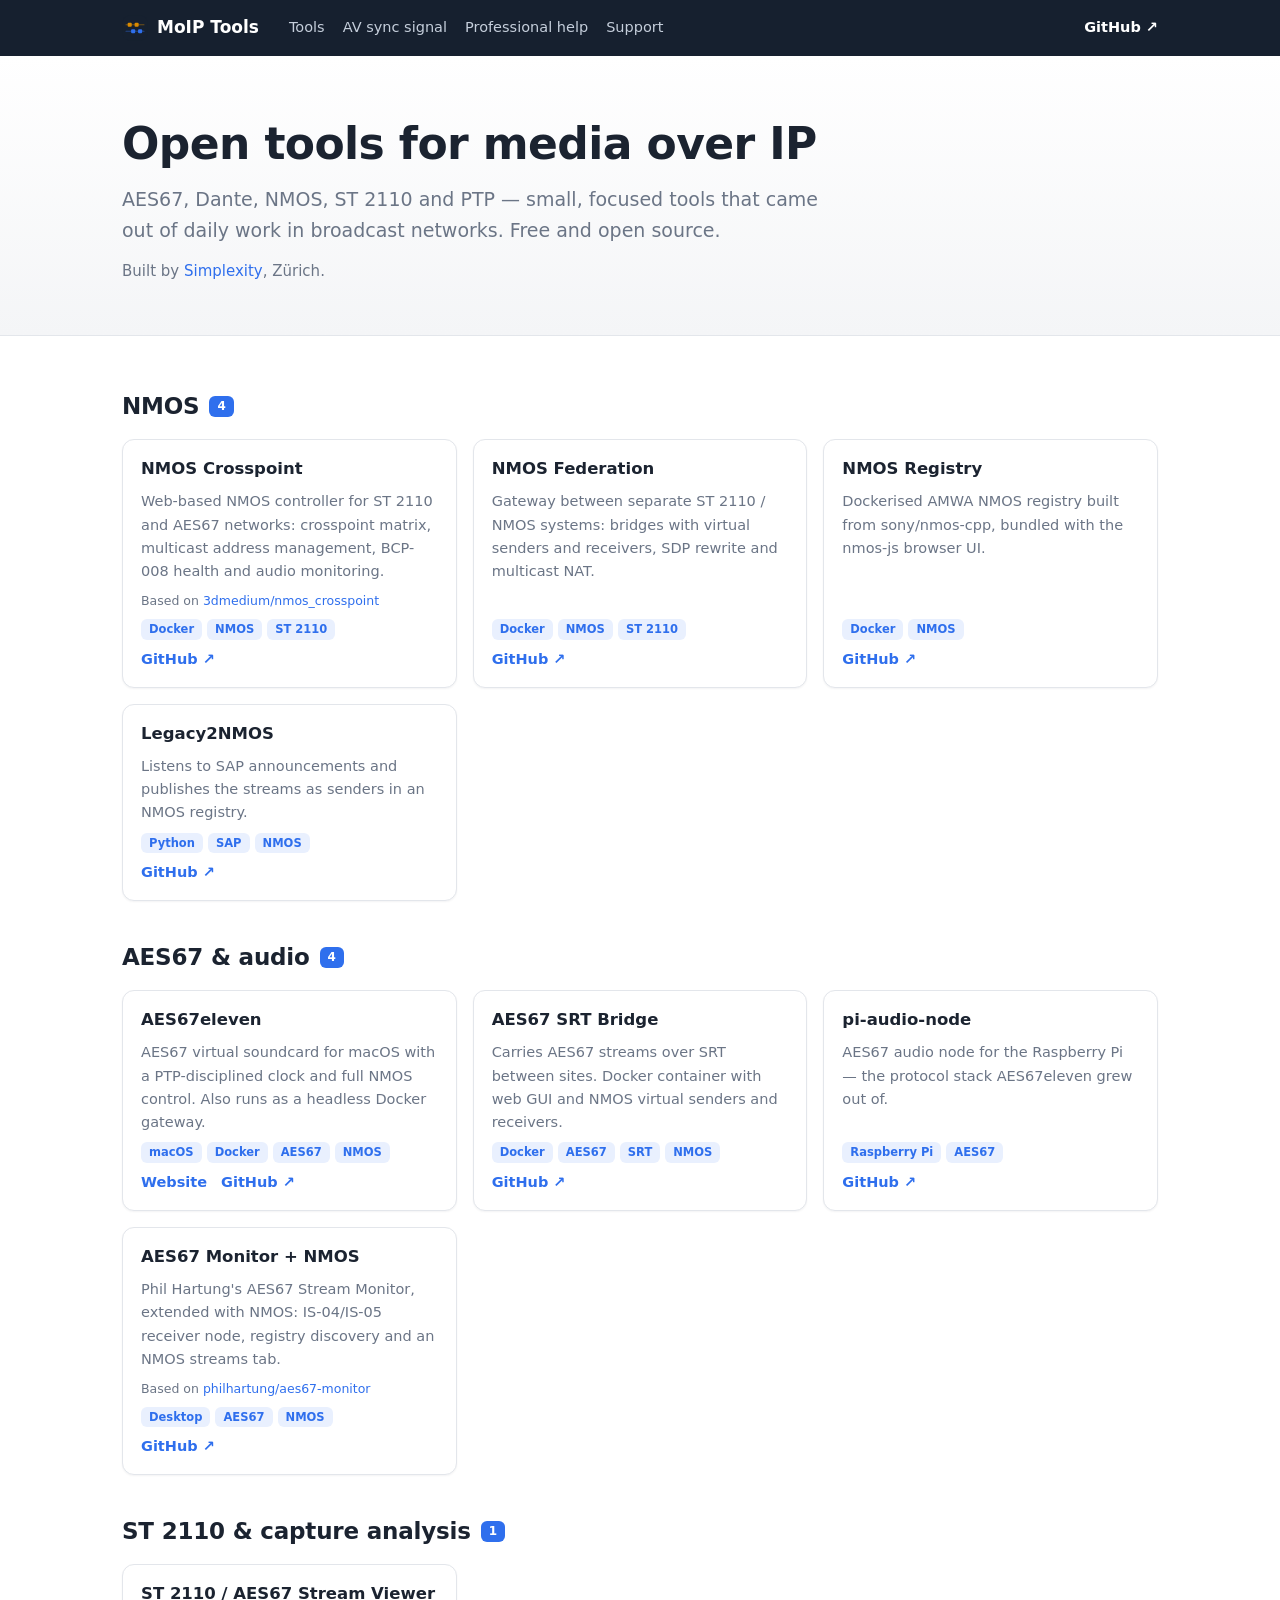
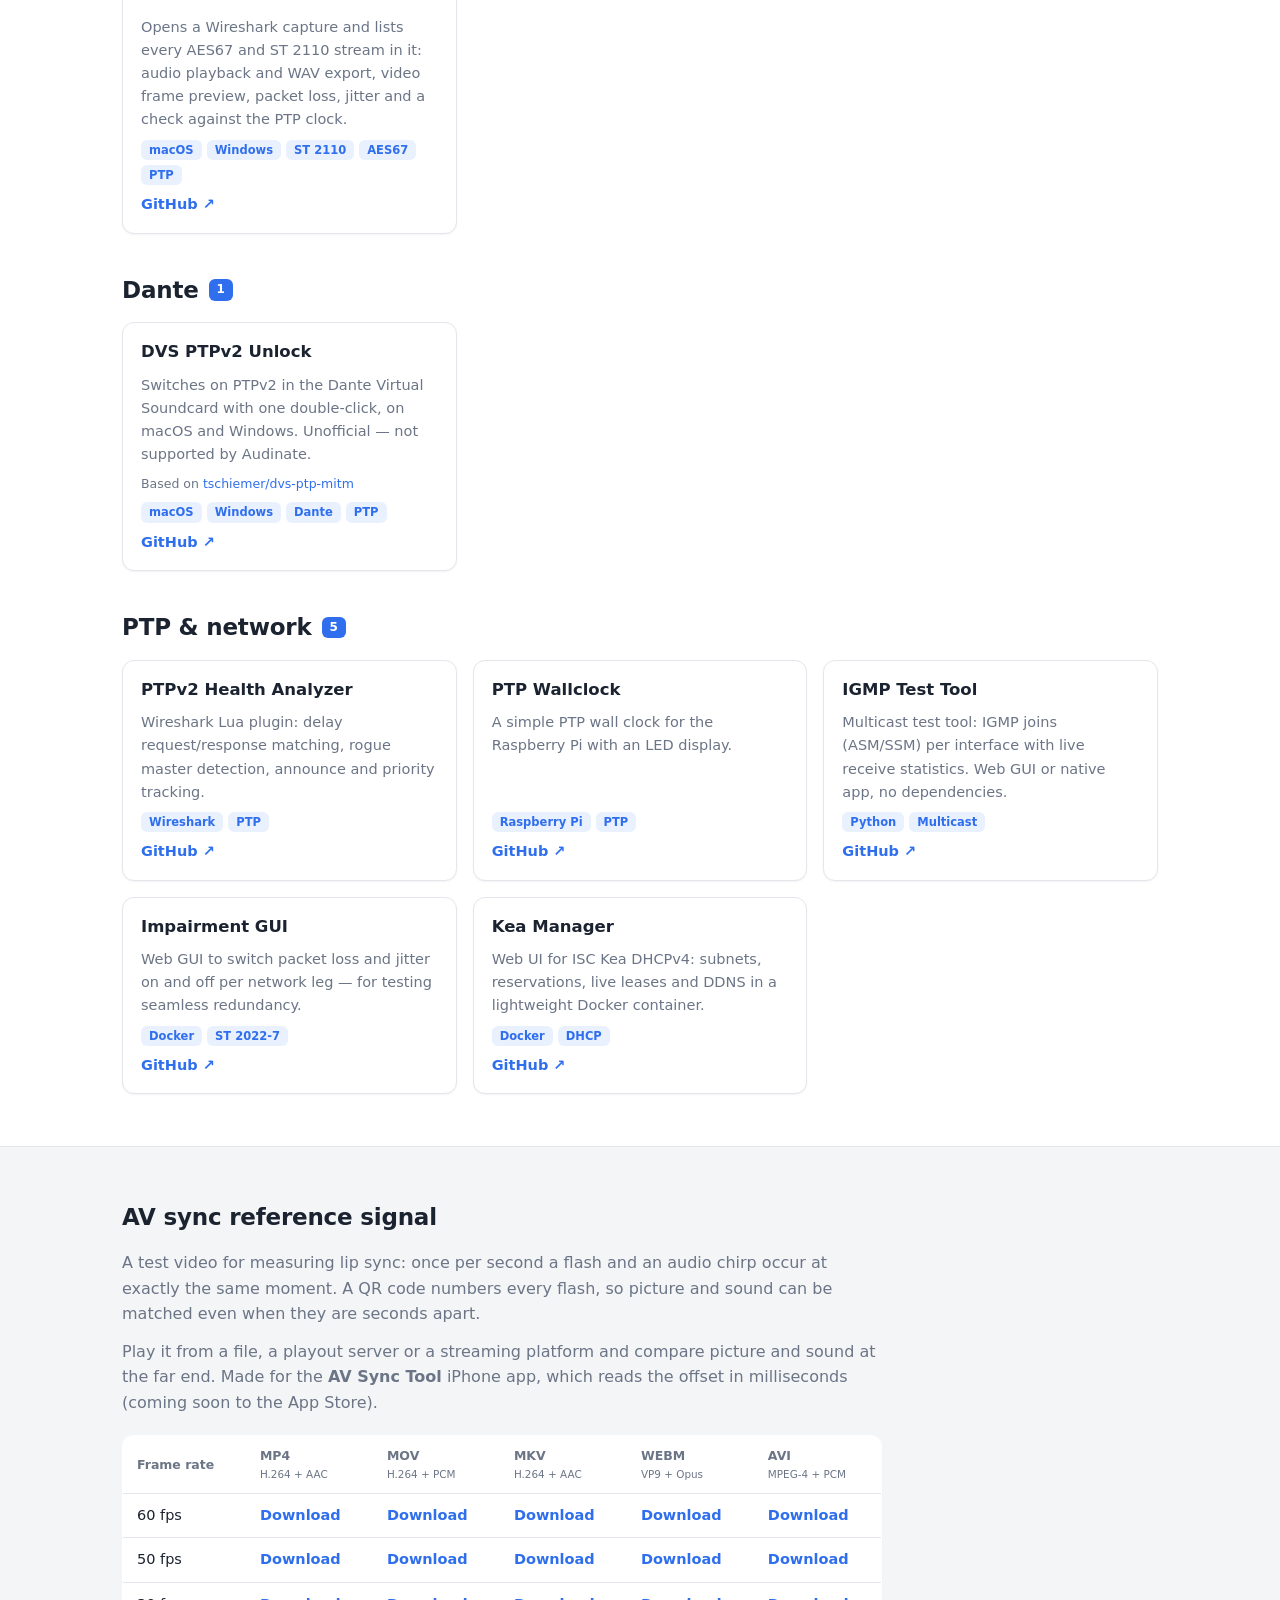
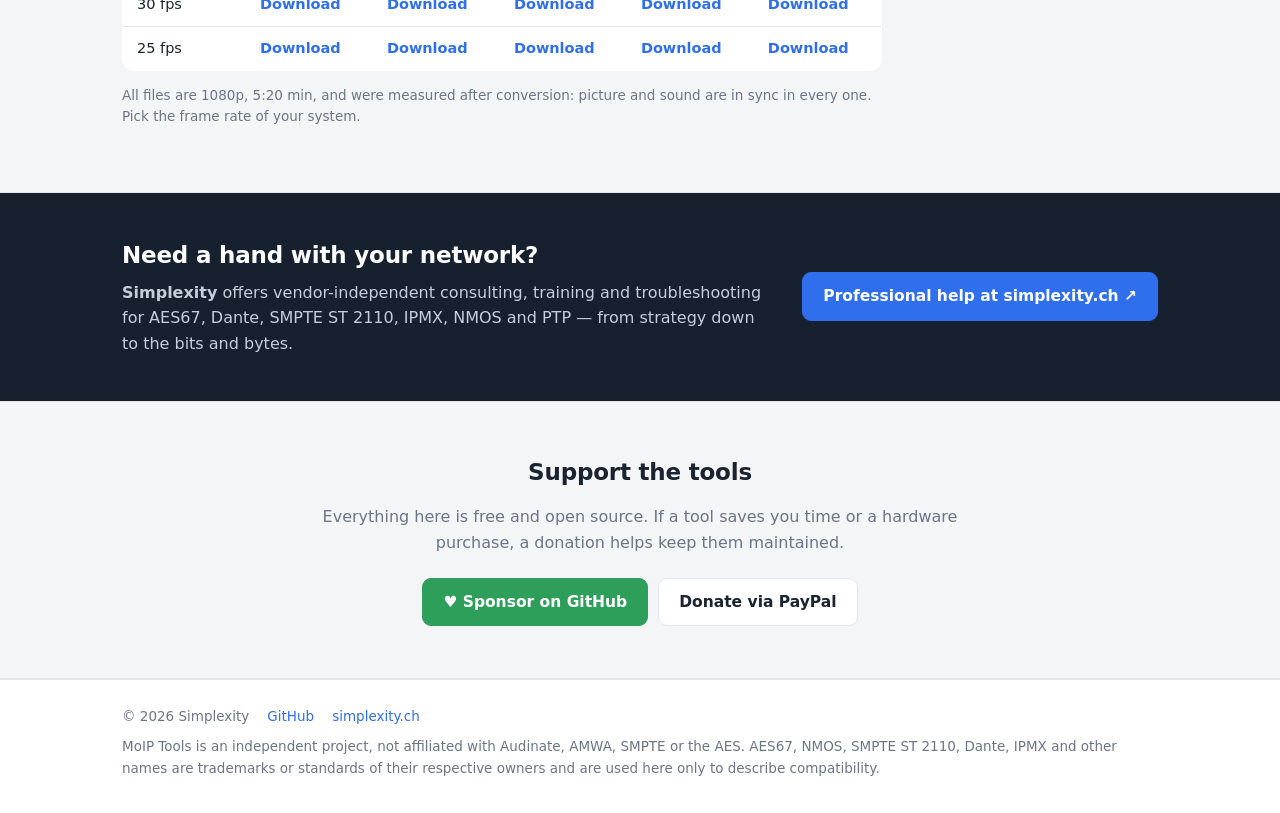
==== commit 4437c8be: "Add ST 2110 / AES67 Stream Viewer Co-Authored-By: Claude Fable 5.2 <noreply@anthropic.com>" ====
--- a/index.html
+++ b/index.html
@@ -4,7 +4,7 @@
 <meta charset="utf-8">
 <meta name="viewport" content="width=device-width, initial-scale=1">
 <title>MoIP Tools – open tools for AES67, Dante, NMOS, ST 2110 and PTP</title>
-<meta name="description" content="A collection of free and open source tools for media over IP: AES67 virtual soundcard, SRT bridge, PTPv2 for Dante Virtual Soundcard, NMOS federation and registry, PTP and multicast test tools.">
+<meta name="description" content="A collection of free and open source tools for media over IP: AES67 virtual soundcard, SRT bridge, PTPv2 for Dante Virtual Soundcard, NMOS federation and registry, ST 2110 capture analysis, PTP and multicast test tools.">
 <link rel="icon" type="image/svg+xml" href="logo.svg">
 <style>
 :root {
@@ -198,6 +198,11 @@
         {name: "AES67 Monitor + NMOS", repo: "aes67-monitor/tree/feature/nmos", base: "philhartung/aes67-monitor",
          text: "Phil Hartung's AES67 Stream Monitor, extended with NMOS: IS-04/IS-05 receiver node, registry discovery and an NMOS streams tab.",
          tags: ["Desktop", "AES67", "NMOS"]}
+    ]},
+    {group: "ST 2110 & capture analysis", items: [
+        {name: "ST 2110 / AES67 Stream Viewer", repo: "ST2110-AES67-Stream-Viewer",
+         text: "Opens a Wireshark capture and lists every AES67 and ST 2110 stream in it: audio playback and WAV export, video frame preview, packet loss, jitter and a check against the PTP clock.",
+         tags: ["macOS", "Windows", "ST 2110", "AES67", "PTP"]}
     ]},
     {group: "Dante", items: [
         {name: "DVS PTPv2 Unlock", repo: "dvs-ptpv2-unlock",
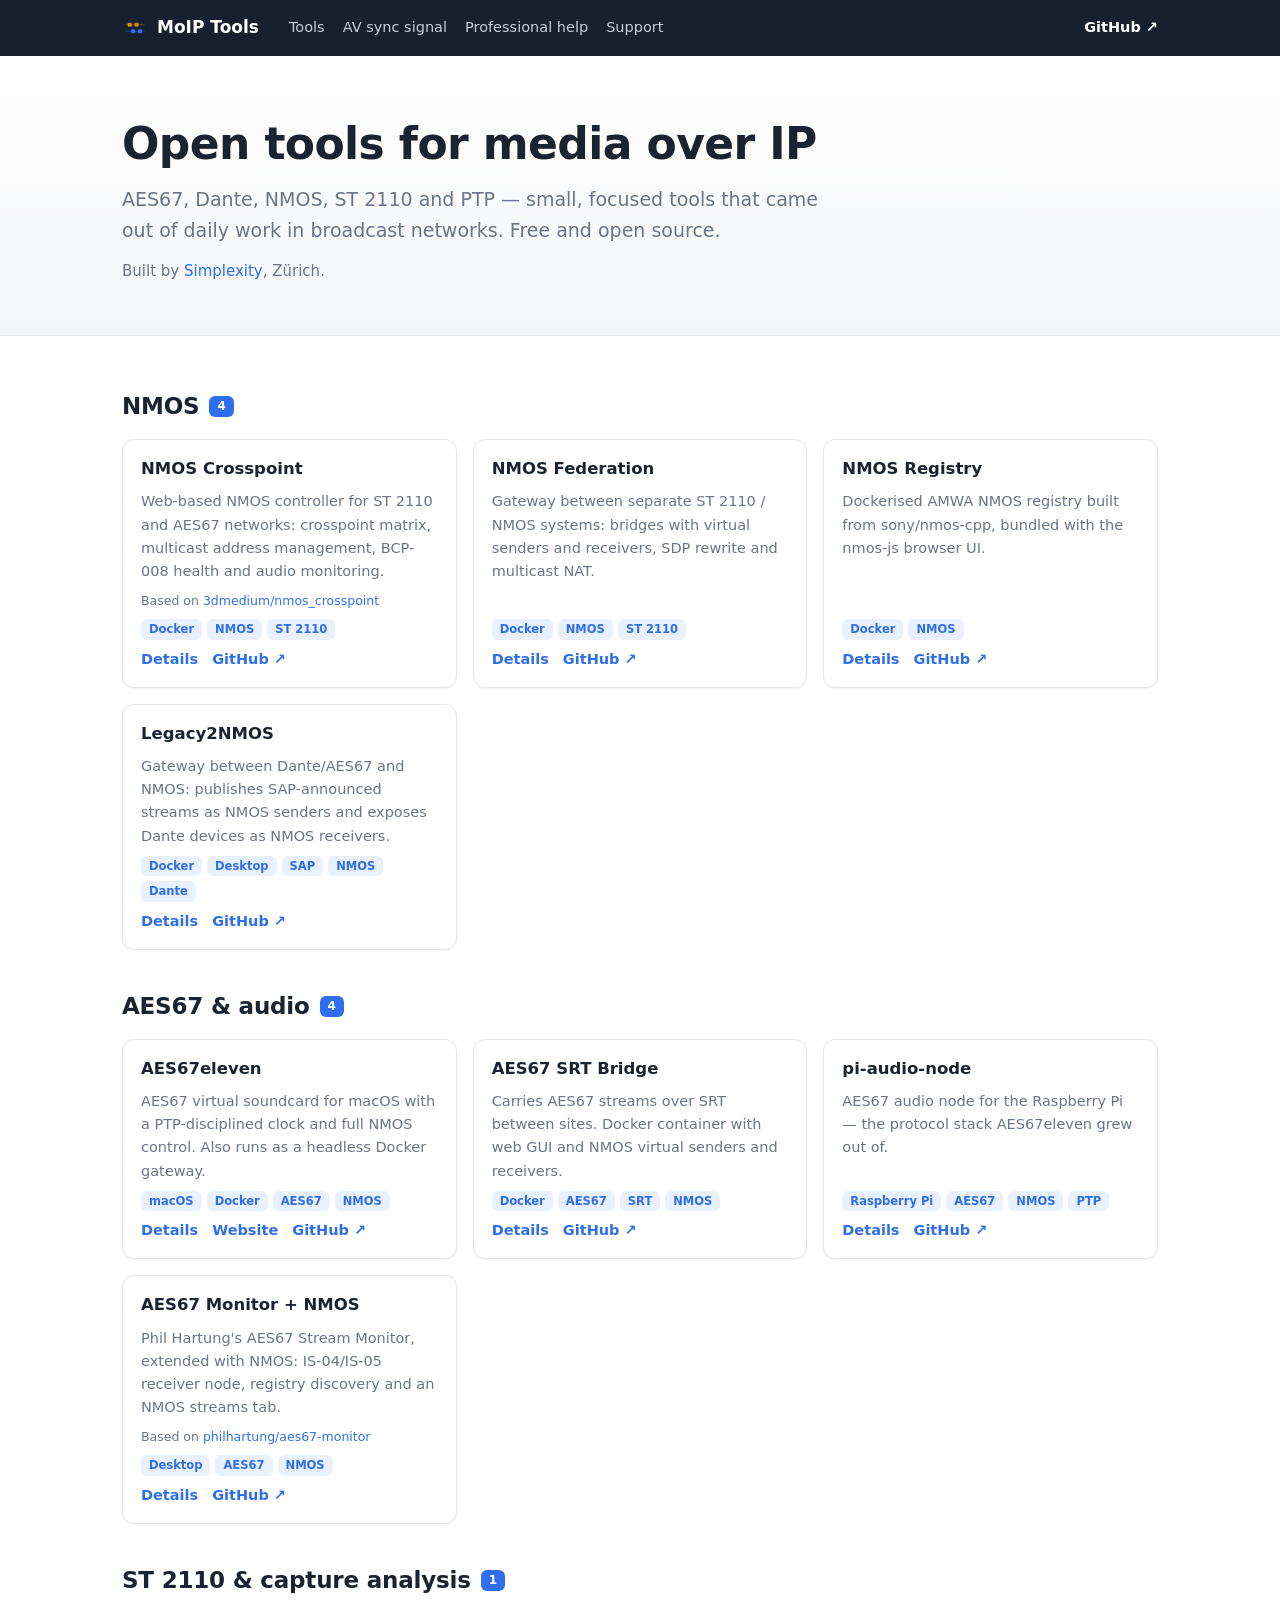
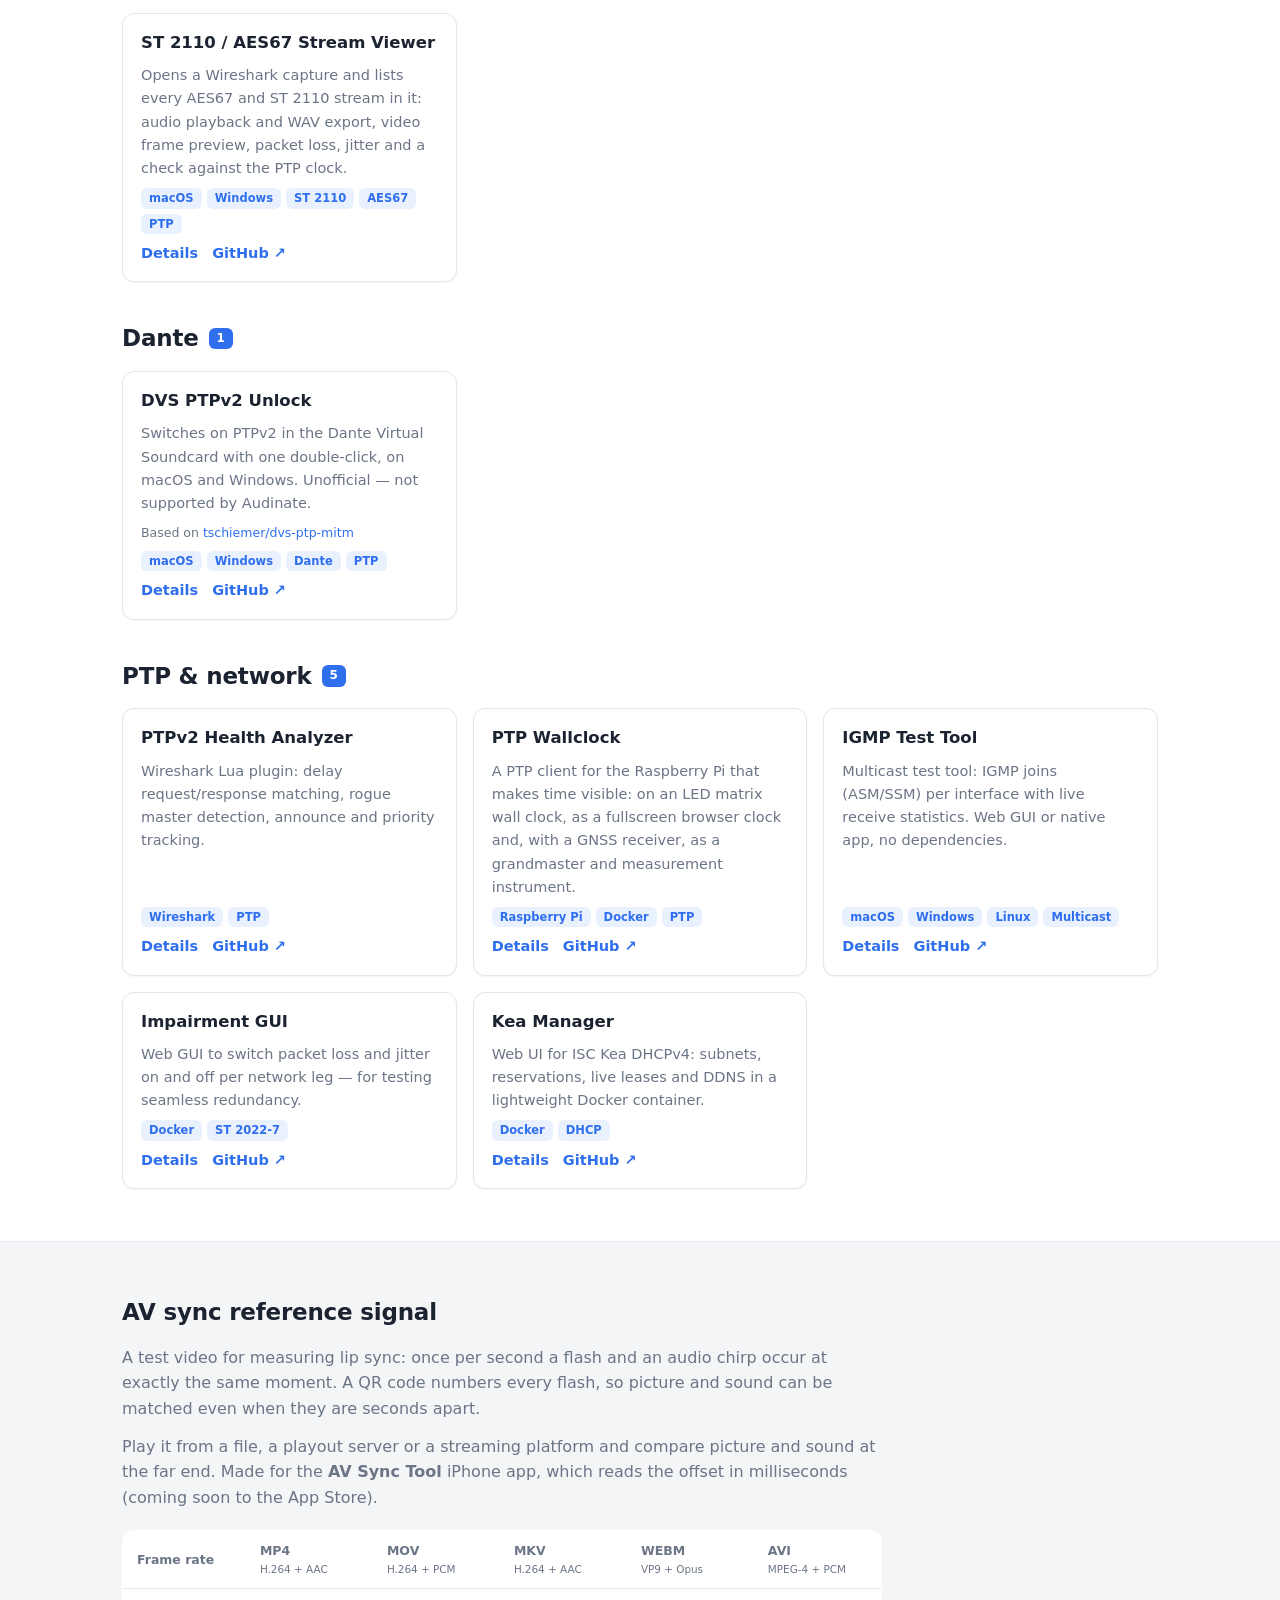
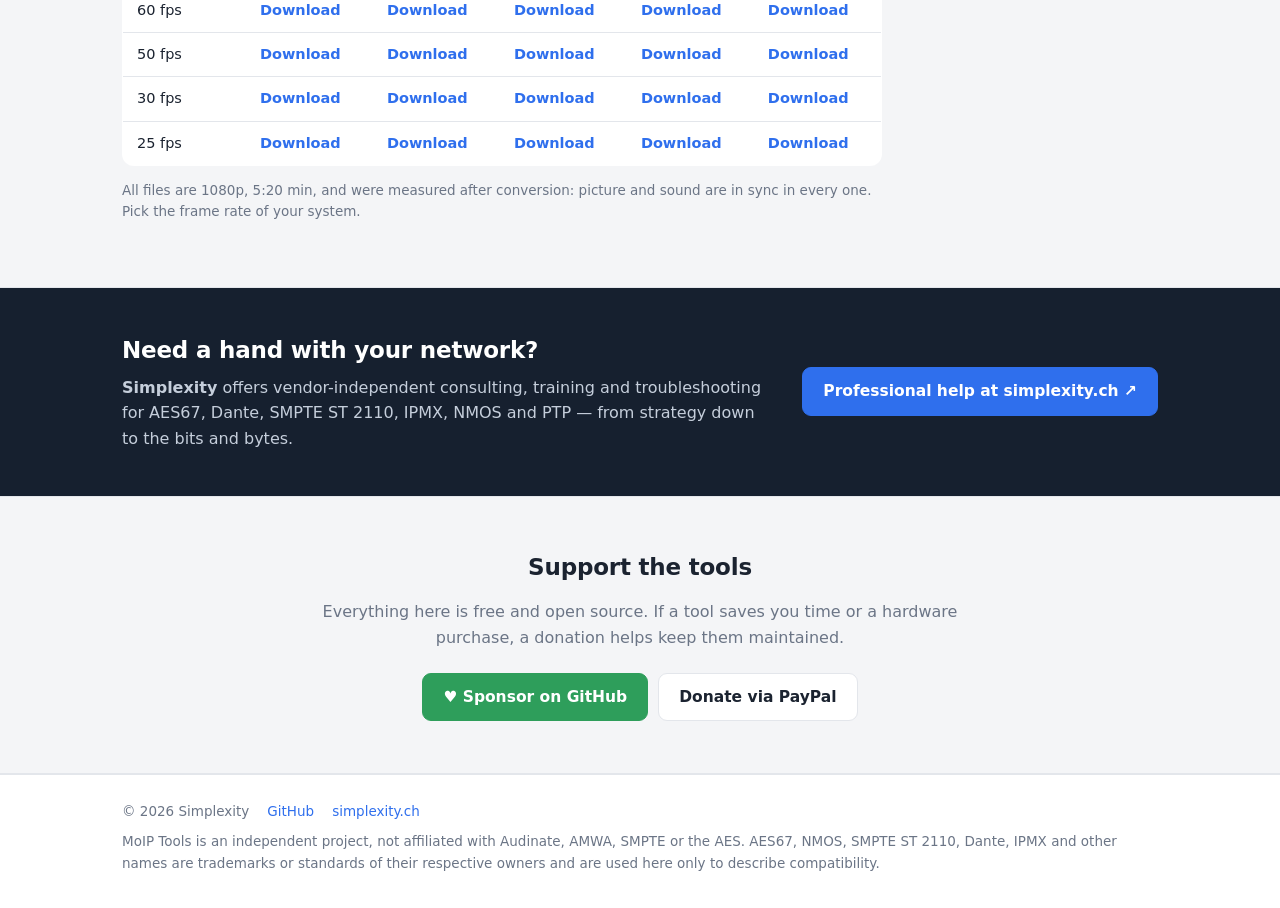
==== commit 534ef990: "Add a detail page per tool with key functions and screenshots Co-Authored-By: Claude Fable 5.2 <nore" ====
--- a/index.html
+++ b/index.html
@@ -6,84 +6,7 @@
 <title>MoIP Tools – open tools for AES67, Dante, NMOS, ST 2110 and PTP</title>
 <meta name="description" content="A collection of free and open source tools for media over IP: AES67 virtual soundcard, SRT bridge, PTPv2 for Dante Virtual Soundcard, NMOS federation and registry, ST 2110 capture analysis, PTP and multicast test tools.">
 <link rel="icon" type="image/svg+xml" href="logo.svg">
-<style>
-:root {
-    --bg: #f4f5f7; --panel: #ffffff; --line: #e3e6eb; --text: #1b2330; --dim: #6b7586;
-    --accent: #2f6fed; --accent-soft: #e9f0fe; --ok: #2e9e5b; --amber: #d98a00; --navy: #16202f;
-}
-* { box-sizing: border-box; margin: 0; }
-html { scroll-behavior: smooth; }
-body { background: var(--panel); color: var(--text);
-       font: 16px/1.6 -apple-system, BlinkMacSystemFont, "Inter", "Segoe UI", system-ui, sans-serif; }
-a { color: var(--accent); text-decoration: none; }
-a:hover { text-decoration: underline; }
-.wrap { max-width: 1080px; margin: 0 auto; padding: 0 22px; }
-
-header { background: var(--navy); color: #fff; position: sticky; top: 0; z-index: 10; }
-header .wrap { display: flex; align-items: center; gap: 22px; height: 56px; }
-.brand { display: flex; align-items: center; gap: 9px; font-weight: 700; font-size: 17px; color: #fff; }
-.brand:hover { text-decoration: none; }
-.brand img { width: 26px; height: 26px; }
-nav { display: flex; gap: 18px; margin-left: 8px; }
-nav a { color: #c5cedb; font-size: 14.5px; }
-nav a:hover { color: #fff; text-decoration: none; }
-header .gh { margin-left: auto; color: #fff; font-size: 14.5px; font-weight: 600; }
-
-.hero { padding: 64px 0 52px; background: linear-gradient(180deg, #fff 0%, var(--bg) 100%); border-bottom: 1px solid var(--line); }
-.hero h1 { font-size: 44px; line-height: 1.1; letter-spacing: -.6px; }
-.hero p { color: var(--dim); font-size: 19px; margin: 16px 0 0; max-width: 700px; }
-.hero .by { font-size: 15px; margin-top: 14px; }
-
-section { padding: 52px 0; }
-section.alt { background: var(--bg); border-top: 1px solid var(--line); border-bottom: 1px solid var(--line); }
-h2 { font-size: 23px; letter-spacing: -.2px; margin: 0 0 14px; display: flex; align-items: center; gap: 10px; }
-h2 .count { background: var(--accent); color: #fff; font-size: 12px; font-weight: 700; padding: 1px 8px; border-radius: 6px; }
-.group { margin-bottom: 38px; }
-.group:last-child { margin-bottom: 0; }
-.grid { display: grid; grid-template-columns: repeat(3, minmax(0, 1fr)); gap: 16px; }
-.tool { background: var(--panel); border: 1px solid var(--line); border-radius: 12px; padding: 16px 18px;
-        box-shadow: 0 1px 2px rgba(16, 24, 40, .05); display: flex; flex-direction: column; gap: 8px; }
-.tool:hover { border-color: #c9ced8; box-shadow: 0 4px 14px rgba(16, 24, 40, .08); }
-.tool h3 { font-size: 16.5px; }
-.tool p { color: var(--dim); font-size: 14.5px; flex: 1; }
-.base { font-size: 12.5px; color: var(--dim); }
-.tags { display: flex; gap: 5px; flex-wrap: wrap; }
-.tag { font-size: 11.5px; font-weight: 700; padding: 1px 8px; border-radius: 6px; background: var(--accent-soft); color: var(--accent); }
-.links { display: flex; gap: 14px; font-size: 14.5px; font-weight: 600; }
-
-.dl p { color: var(--dim); max-width: 760px; margin-bottom: 12px; }
-.dl-scroll { overflow-x: auto; margin: 20px 0 14px; }
-.dl table { border-collapse: collapse; background: var(--panel); border: 1px solid var(--line); border-radius: 12px;
-            overflow: hidden; min-width: 560px; width: 100%; max-width: 760px; font-size: 14.5px; }
-.dl th, .dl td { padding: 10px 14px; text-align: left; border-bottom: 1px solid var(--line); white-space: nowrap; }
-.dl tr:last-child td { border-bottom: 0; }
-.dl thead th { font-size: 12.5px; color: var(--dim); font-weight: 600; }
-.dl thead th small { display: block; font-weight: 400; }
-.dl td a { font-weight: 600; }
-.dl .note { font-size: 13.5px; }
-
-.btn { display: inline-block; padding: 11px 20px; border-radius: 9px; font-weight: 600; font-size: 15.5px;
-       border: 1px solid var(--line); background: var(--panel); color: var(--text); }
-.btn:hover { text-decoration: none; border-color: #c9ced8; }
-.btn.primary { background: var(--accent); border-color: var(--accent); color: #fff; }
-.btn.donate { background: var(--ok); border-color: var(--ok); color: #fff; }
-section.pro { padding: 44px 0; background: var(--navy); color: #fff; }
-section.pro .wrap { display: flex; align-items: center; gap: 28px; flex-wrap: wrap; }
-section.pro .wrap > div { flex: 1 1 420px; }
-section.pro h2 { margin-bottom: 6px; }
-section.pro p { color: #c5cedb; max-width: 640px; }
-section.pro .btn { white-space: nowrap; }
-.support { text-align: center; }
-.support h2 { justify-content: center; }
-.support p { color: var(--dim); max-width: 660px; margin: 0 auto 22px; }
-.cta { display: flex; gap: 10px; flex-wrap: wrap; justify-content: center; }
-footer { padding: 26px 0 34px; color: var(--dim); font-size: 13.5px; border-top: 1px solid var(--line); }
-footer .wrap { display: flex; gap: 8px 18px; flex-wrap: wrap; }
-footer .fine { flex-basis: 100%; }
-
-@media (max-width: 900px) { .grid { grid-template-columns: repeat(2, minmax(0, 1fr)); } }
-@media (max-width: 620px) { .grid { grid-template-columns: 1fr; } .hero h1 { font-size: 34px; } nav { display: none; } }
-</style>
+<link rel="stylesheet" href="style.css">
 </head>
 <body>
 
@@ -167,78 +90,19 @@
     </div>
 </footer>
 
+<script src="tools.js"></script>
 <script>
-// ---- the tool catalogue: add an entry here to list a new tool ----
-const GH = "https://github.com/Gemini2350/";
-const TOOLS = [
-    {group: "NMOS", items: [
-        {name: "NMOS Crosspoint", repo: "nmos-crosspoint_v3", base: "3dmedium/nmos_crosspoint",
-         text: "Web-based NMOS controller for ST 2110 and AES67 networks: crosspoint matrix, multicast address management, BCP-008 health and audio monitoring.",
-         tags: ["Docker", "NMOS", "ST 2110"]},
-        {name: "NMOS Federation", repo: "nmos-federation",
-         text: "Gateway between separate ST 2110 / NMOS systems: bridges with virtual senders and receivers, SDP rewrite and multicast NAT.",
-         tags: ["Docker", "NMOS", "ST 2110"]},
-        {name: "NMOS Registry", repo: "nmos-cpp-registry",
-         text: "Dockerised AMWA NMOS registry built from sony/nmos-cpp, bundled with the nmos-js browser UI.",
-         tags: ["Docker", "NMOS"]},
-        {name: "Legacy2NMOS", repo: "Legacy2NMOS",
-         text: "Listens to SAP announcements and publishes the streams as senders in an NMOS registry.",
-         tags: ["Python", "SAP", "NMOS"]}
-    ]},
-    {group: "AES67 & audio", items: [
-        {name: "AES67eleven", repo: "aes67eleven", site: "https://gemini2350.github.io/aes67eleven/",
-         text: "AES67 virtual soundcard for macOS with a PTP-disciplined clock and full NMOS control. Also runs as a headless Docker gateway.",
-         tags: ["macOS", "Docker", "AES67", "NMOS"]},
-        {name: "AES67 SRT Bridge", repo: "aes67-srt-bridge",
-         text: "Carries AES67 streams over SRT between sites. Docker container with web GUI and NMOS virtual senders and receivers.",
-         tags: ["Docker", "AES67", "SRT", "NMOS"]},
-        {name: "pi-audio-node", repo: "pi-audio-node",
-         text: "AES67 audio node for the Raspberry Pi — the protocol stack AES67eleven grew out of.",
-         tags: ["Raspberry Pi", "AES67"]},
-        {name: "AES67 Monitor + NMOS", repo: "aes67-monitor/tree/feature/nmos", base: "philhartung/aes67-monitor",
-         text: "Phil Hartung's AES67 Stream Monitor, extended with NMOS: IS-04/IS-05 receiver node, registry discovery and an NMOS streams tab.",
-         tags: ["Desktop", "AES67", "NMOS"]}
-    ]},
-    {group: "ST 2110 & capture analysis", items: [
-        {name: "ST 2110 / AES67 Stream Viewer", repo: "ST2110-AES67-Stream-Viewer",
-         text: "Opens a Wireshark capture and lists every AES67 and ST 2110 stream in it: audio playback and WAV export, video frame preview, packet loss, jitter and a check against the PTP clock.",
-         tags: ["macOS", "Windows", "ST 2110", "AES67", "PTP"]}
-    ]},
-    {group: "Dante", items: [
-        {name: "DVS PTPv2 Unlock", repo: "dvs-ptpv2-unlock",
-         text: "Switches on PTPv2 in the Dante Virtual Soundcard with one double-click, on macOS and Windows. Unofficial — not supported by Audinate.",
-         base: "tschiemer/dvs-ptp-mitm", tags: ["macOS", "Windows", "Dante", "PTP"]}
-    ]},
-    {group: "PTP & network", items: [
-        {name: "PTPv2 Health Analyzer", repo: "ptpv2-health-analyzer",
-         text: "Wireshark Lua plugin: delay request/response matching, rogue master detection, announce and priority tracking.",
-         tags: ["Wireshark", "PTP"]},
-        {name: "PTP Wallclock", repo: "ptp-wallclock",
-         text: "A simple PTP wall clock for the Raspberry Pi with an LED display.",
-         tags: ["Raspberry Pi", "PTP"]},
-        {name: "IGMP Test Tool", repo: "igmp-test-tool",
-         text: "Multicast test tool: IGMP joins (ASM/SSM) per interface with live receive statistics. Web GUI or native app, no dependencies.",
-         tags: ["Python", "Multicast"]},
-        {name: "Impairment GUI", repo: "impairment-gui",
-         text: "Web GUI to switch packet loss and jitter on and off per network leg — for testing seamless redundancy.",
-         tags: ["Docker", "ST 2022-7"]},
-        {name: "Kea Manager", repo: "kea-manager",
-         text: "Web UI for ISC Kea DHCPv4: subnets, reservations, live leases and DDNS in a lightweight Docker container.",
-         tags: ["Docker", "DHCP"]}
-    ]}
-];
-
-const esc = t => String(t).replace(/[&<>"]/g, c => ({"&": "&amp;", "<": "&lt;", ">": "&gt;", '"': "&quot;"}[c]));
 document.getElementById("tool-groups").innerHTML = TOOLS.map(g => `
     <div class="group">
         <h2>${esc(g.group)} <span class="count">${g.items.length}</span></h2>
         <div class="grid">${g.items.map(t => `
             <div class="tool">
-                <h3>${esc(t.name)}</h3>
+                <h3><a href="${toolUrl(t)}">${esc(t.name)}</a></h3>
                 <p>${esc(t.text)}</p>
                 ${t.base ? `<div class="base">Based on <a href="https://github.com/${esc(t.base)}" rel="noopener">${esc(t.base)}</a></div>` : ""}
                 <div class="tags">${t.tags.map(x => `<span class="tag">${esc(x)}</span>`).join("")}</div>
                 <div class="links">
+                    <a href="${toolUrl(t)}">Details</a>
                     ${t.site ? `<a href="${esc(t.site)}">Website</a>` : ""}
                     <a href="${GH}${esc(t.repo)}">GitHub ↗</a>
                 </div>
--- a/style.css
+++ b/style.css
@@ -0,0 +1,106 @@
+:root {
+    --bg: #f4f5f7; --panel: #ffffff; --line: #e3e6eb; --text: #1b2330; --dim: #6b7586;
+    --accent: #2f6fed; --accent-soft: #e9f0fe; --ok: #2e9e5b; --amber: #d98a00; --navy: #16202f;
+}
+* { box-sizing: border-box; margin: 0; }
+html { scroll-behavior: smooth; }
+body { background: var(--panel); color: var(--text);
+       font: 16px/1.6 -apple-system, BlinkMacSystemFont, "Inter", "Segoe UI", system-ui, sans-serif; }
+a { color: var(--accent); text-decoration: none; }
+a:hover { text-decoration: underline; }
+.wrap { max-width: 1080px; margin: 0 auto; padding: 0 22px; }
+
+header { background: var(--navy); color: #fff; position: sticky; top: 0; z-index: 10; }
+header .wrap { display: flex; align-items: center; gap: 22px; height: 56px; }
+.brand { display: flex; align-items: center; gap: 9px; font-weight: 700; font-size: 17px; color: #fff; }
+.brand:hover { text-decoration: none; }
+.brand img { width: 26px; height: 26px; }
+nav { display: flex; gap: 18px; margin-left: 8px; }
+nav a { color: #c5cedb; font-size: 14.5px; }
+nav a:hover { color: #fff; text-decoration: none; }
+header .gh { margin-left: auto; color: #fff; font-size: 14.5px; font-weight: 600; }
+
+.hero { padding: 64px 0 52px; background: linear-gradient(180deg, #fff 0%, var(--bg) 100%); border-bottom: 1px solid var(--line); }
+.hero h1 { font-size: 44px; line-height: 1.1; letter-spacing: -.6px; }
+.hero p { color: var(--dim); font-size: 19px; margin: 16px 0 0; max-width: 700px; }
+.hero .by { font-size: 15px; margin-top: 14px; }
+
+section { padding: 52px 0; }
+section.alt { background: var(--bg); border-top: 1px solid var(--line); border-bottom: 1px solid var(--line); }
+h2 { font-size: 23px; letter-spacing: -.2px; margin: 0 0 14px; display: flex; align-items: center; gap: 10px; }
+h2 .count { background: var(--accent); color: #fff; font-size: 12px; font-weight: 700; padding: 1px 8px; border-radius: 6px; }
+.group { margin-bottom: 38px; }
+.group:last-child { margin-bottom: 0; }
+.grid { display: grid; grid-template-columns: repeat(3, minmax(0, 1fr)); gap: 16px; }
+.tool { background: var(--panel); border: 1px solid var(--line); border-radius: 12px; padding: 16px 18px;
+        box-shadow: 0 1px 2px rgba(16, 24, 40, .05); display: flex; flex-direction: column; gap: 8px; }
+.tool:hover { border-color: #c9ced8; box-shadow: 0 4px 14px rgba(16, 24, 40, .08); }
+.tool h3 { font-size: 16.5px; }
+.tool p { color: var(--dim); font-size: 14.5px; flex: 1; }
+.base { font-size: 12.5px; color: var(--dim); }
+.tags { display: flex; gap: 5px; flex-wrap: wrap; }
+.tag { font-size: 11.5px; font-weight: 700; padding: 1px 8px; border-radius: 6px; background: var(--accent-soft); color: var(--accent); }
+.links { display: flex; gap: 14px; font-size: 14.5px; font-weight: 600; }
+
+.dl p { color: var(--dim); max-width: 760px; margin-bottom: 12px; }
+.dl-scroll { overflow-x: auto; margin: 20px 0 14px; }
+.dl table { border-collapse: collapse; background: var(--panel); border: 1px solid var(--line); border-radius: 12px;
+            overflow: hidden; min-width: 560px; width: 100%; max-width: 760px; font-size: 14.5px; }
+.dl th, .dl td { padding: 10px 14px; text-align: left; border-bottom: 1px solid var(--line); white-space: nowrap; }
+.dl tr:last-child td { border-bottom: 0; }
+.dl thead th { font-size: 12.5px; color: var(--dim); font-weight: 600; }
+.dl thead th small { display: block; font-weight: 400; }
+.dl td a { font-weight: 600; }
+.dl .note { font-size: 13.5px; }
+
+.btn { display: inline-block; padding: 11px 20px; border-radius: 9px; font-weight: 600; font-size: 15.5px;
+       border: 1px solid var(--line); background: var(--panel); color: var(--text); }
+.btn:hover { text-decoration: none; border-color: #c9ced8; }
+.btn.primary { background: var(--accent); border-color: var(--accent); color: #fff; }
+.btn.donate { background: var(--ok); border-color: var(--ok); color: #fff; }
+section.pro { padding: 44px 0; background: var(--navy); color: #fff; }
+section.pro .wrap { display: flex; align-items: center; gap: 28px; flex-wrap: wrap; }
+section.pro .wrap > div { flex: 1 1 420px; }
+section.pro h2 { margin-bottom: 6px; }
+section.pro p { color: #c5cedb; max-width: 640px; }
+section.pro .btn { white-space: nowrap; }
+.support { text-align: center; }
+.support h2 { justify-content: center; }
+.support p { color: var(--dim); max-width: 660px; margin: 0 auto 22px; }
+.cta { display: flex; gap: 10px; flex-wrap: wrap; justify-content: center; }
+footer { padding: 26px 0 34px; color: var(--dim); font-size: 13.5px; border-top: 1px solid var(--line); }
+footer .wrap { display: flex; gap: 8px 18px; flex-wrap: wrap; }
+footer .fine { flex-basis: 100%; }
+
+@media (max-width: 900px) { .grid { grid-template-columns: repeat(2, minmax(0, 1fr)); } }
+@media (max-width: 620px) { .grid { grid-template-columns: 1fr; } .hero h1 { font-size: 34px; } nav { display: none; } }
+.tool h3 a { color: inherit; }
+
+/* ---- tool detail page (tool.html) ---- */
+.crumb { font-size: 14.5px; font-weight: 600; display: inline-block; margin-bottom: 18px; }
+.detail-hero { padding: 40px 0 36px; background: linear-gradient(180deg, #fff 0%, var(--bg) 100%); border-bottom: 1px solid var(--line); }
+.detail-hero h1 { font-size: 36px; line-height: 1.15; letter-spacing: -.5px; }
+.detail-hero .lead { color: var(--dim); font-size: 18px; margin: 12px 0 16px; max-width: 760px; }
+.detail-hero .base { font-size: 13.5px; margin-bottom: 10px; }
+.detail-hero .cta { justify-content: flex-start; margin-top: 22px; }
+.detail section { padding: 40px 0; }
+.detail section + section { border-top: 1px solid var(--line); }
+.features { list-style: none; padding: 0; display: grid; grid-template-columns: repeat(2, minmax(0, 1fr)); gap: 12px 16px; }
+.features li { background: var(--bg); border: 1px solid var(--line); border-radius: 10px; padding: 12px 14px 12px 38px;
+               font-size: 15px; position: relative; }
+.features li::before { content: "✓"; position: absolute; left: 14px; top: 11px; color: var(--ok); font-weight: 700; }
+.shots { display: grid; grid-template-columns: repeat(2, minmax(0, 1fr)); gap: 18px; }
+.shots figure { margin: 0; }
+.shots figure:first-child:nth-last-child(odd) { grid-column: 1 / -1; }
+.shots a { display: block; border: 1px solid var(--line); border-radius: 10px; overflow: hidden; background: var(--bg);
+           box-shadow: 0 1px 2px rgba(16, 24, 40, .05); }
+.shots a:hover { border-color: #c9ced8; box-shadow: 0 4px 14px rgba(16, 24, 40, .08); }
+.shots img { display: block; width: 100%; height: auto; }
+.shots figcaption { font-size: 13.5px; color: var(--dim); margin-top: 7px; }
+.shots-note { font-size: 13.5px; color: var(--dim); margin: -6px 0 14px; }
+.sample { background: var(--navy); color: #dbe3ee; border-radius: 10px; padding: 16px 18px; overflow-x: auto;
+          font: 12.5px/1.5 ui-monospace, SFMono-Regular, Menlo, Consolas, monospace; }
+.others { display: flex; flex-wrap: wrap; gap: 8px; }
+.others a { font-size: 14px; font-weight: 600; padding: 5px 12px; border: 1px solid var(--line); border-radius: 8px; background: var(--panel); }
+.others a:hover { text-decoration: none; border-color: #c9ced8; }
+@media (max-width: 720px) { .features, .shots { grid-template-columns: 1fr; } .detail-hero h1 { font-size: 29px; } }
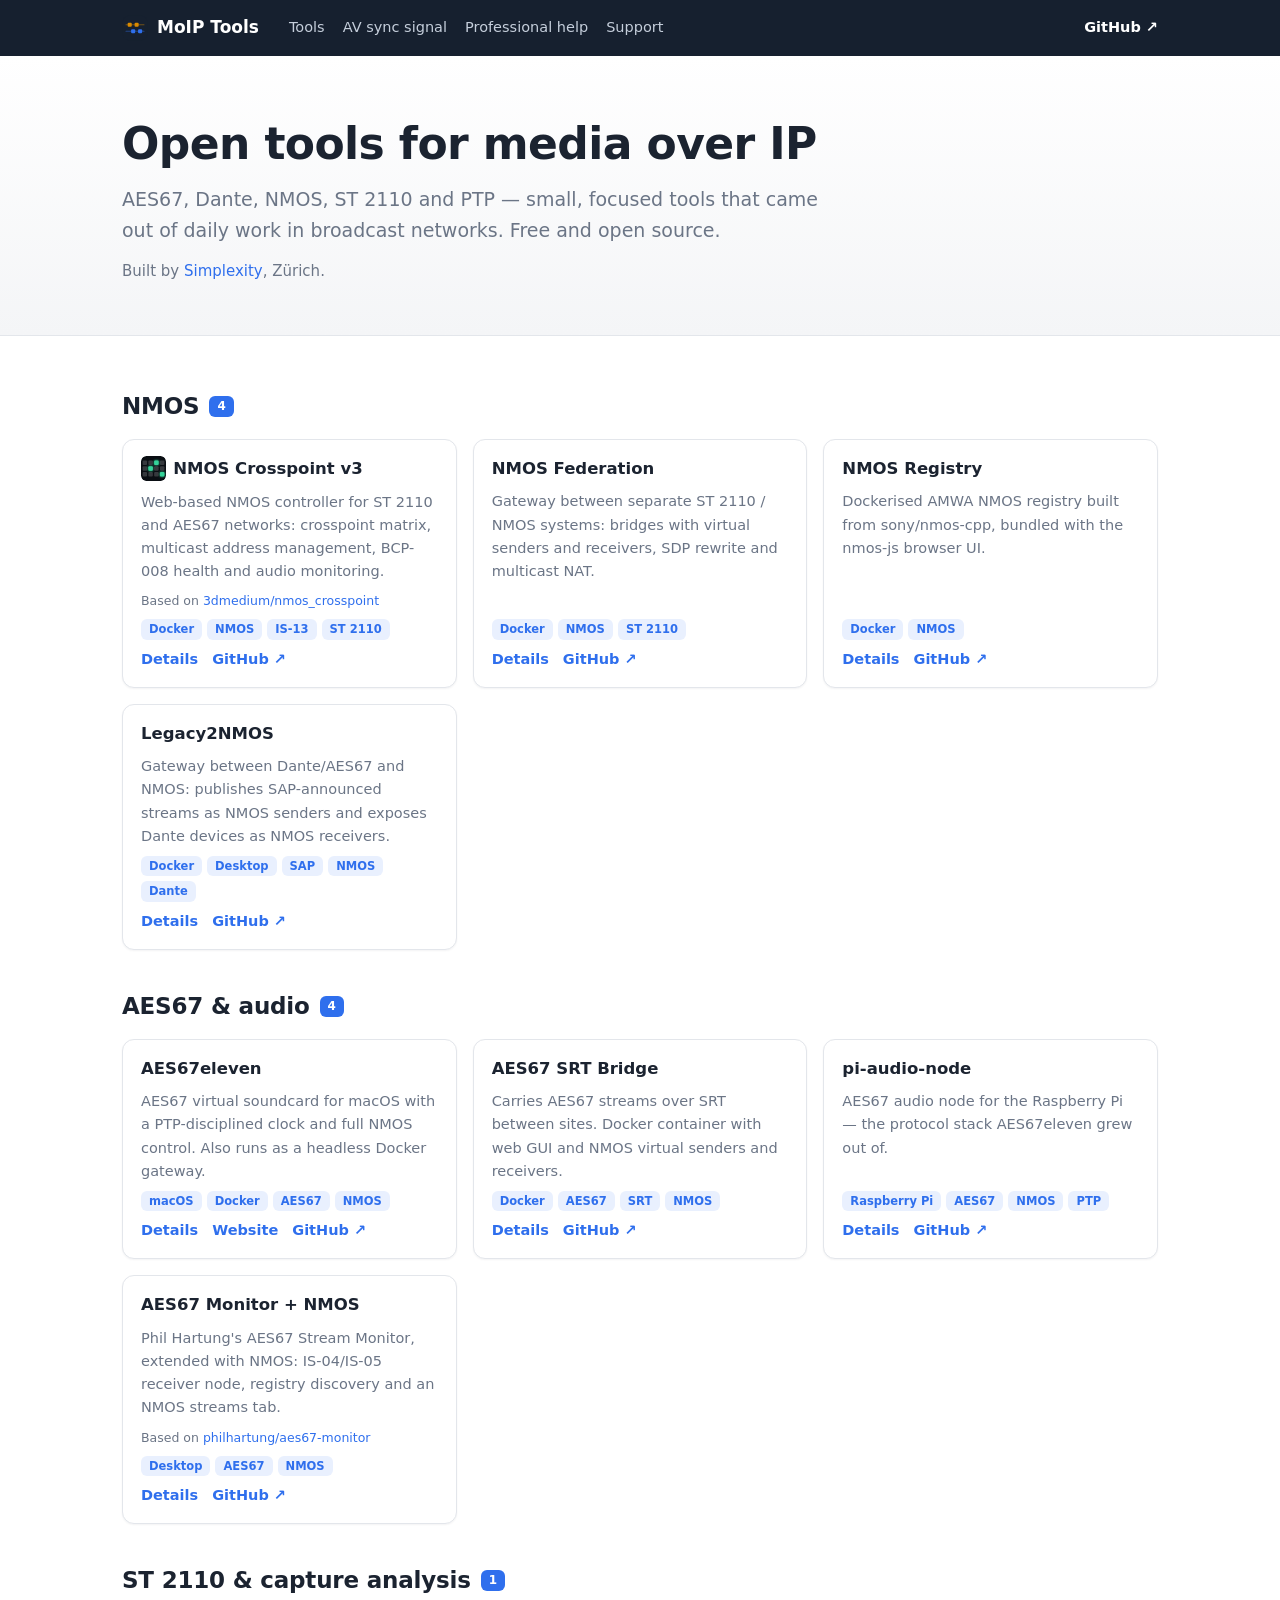
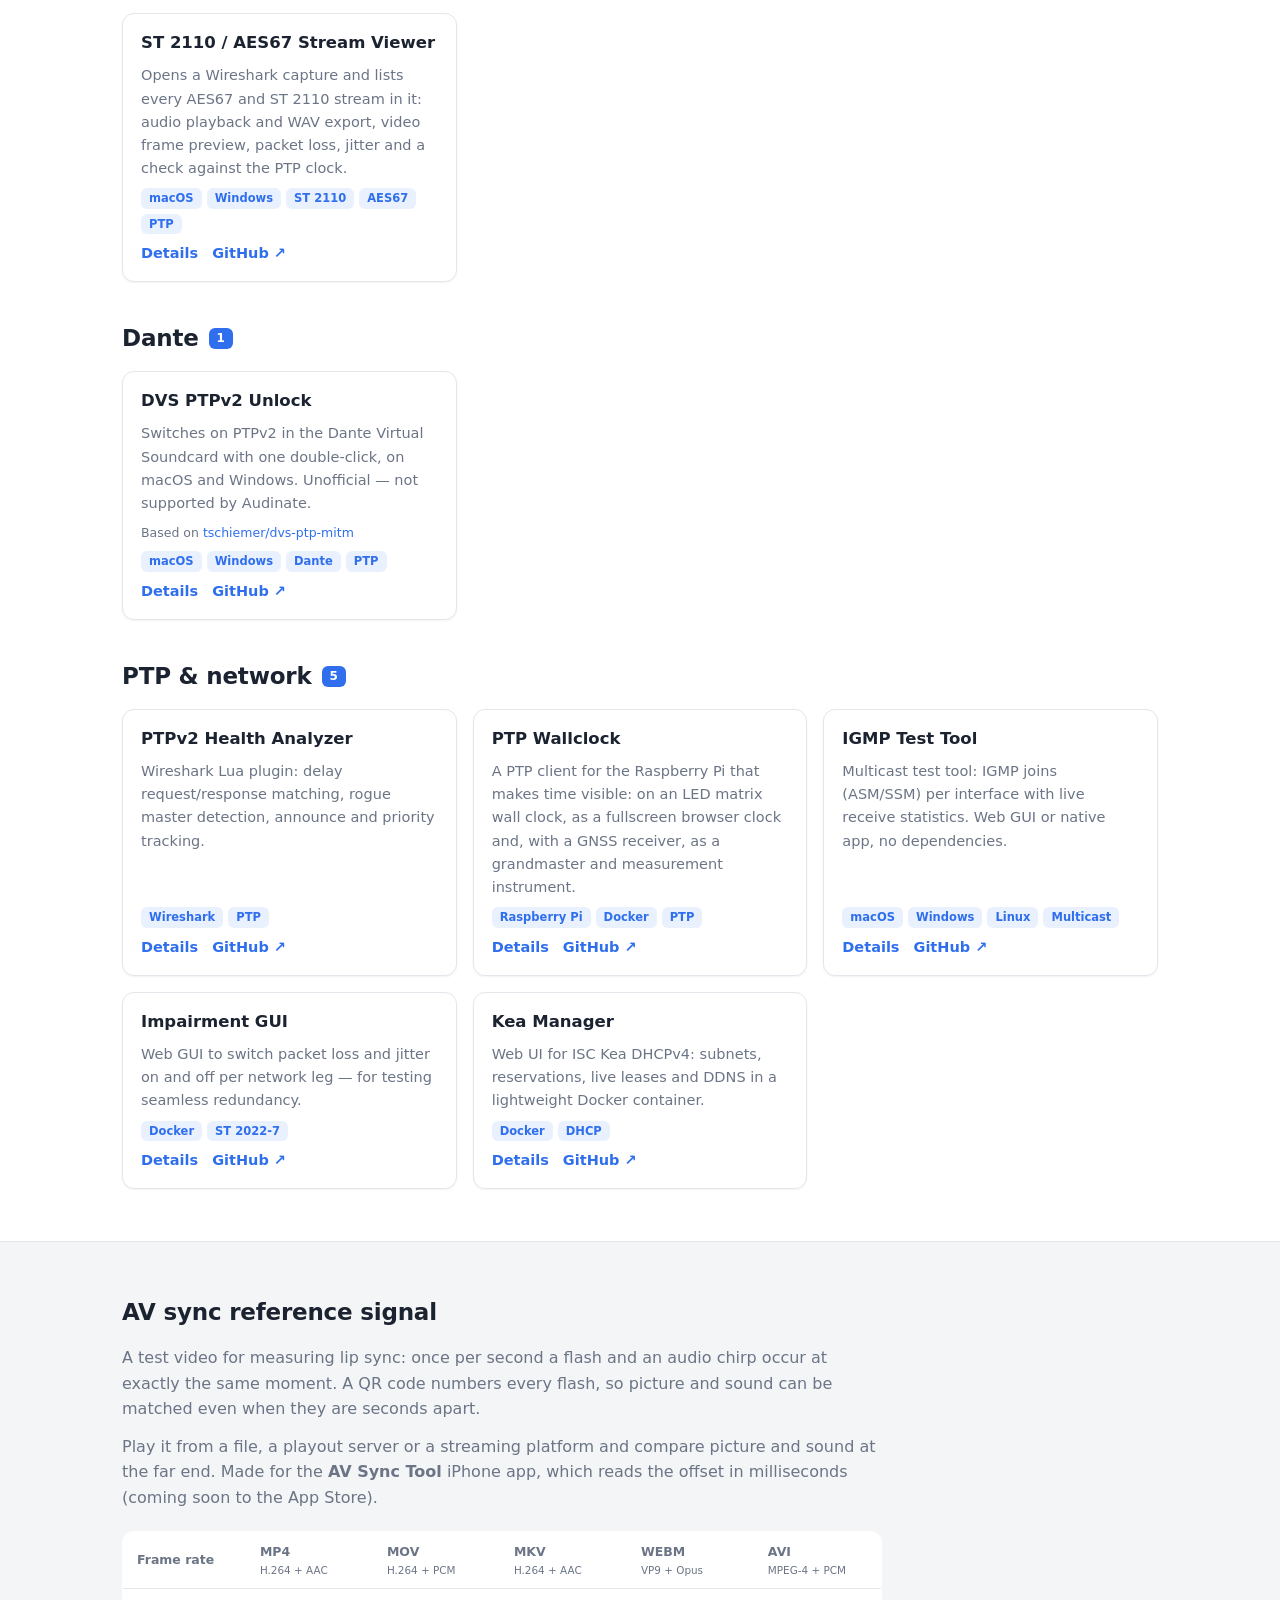
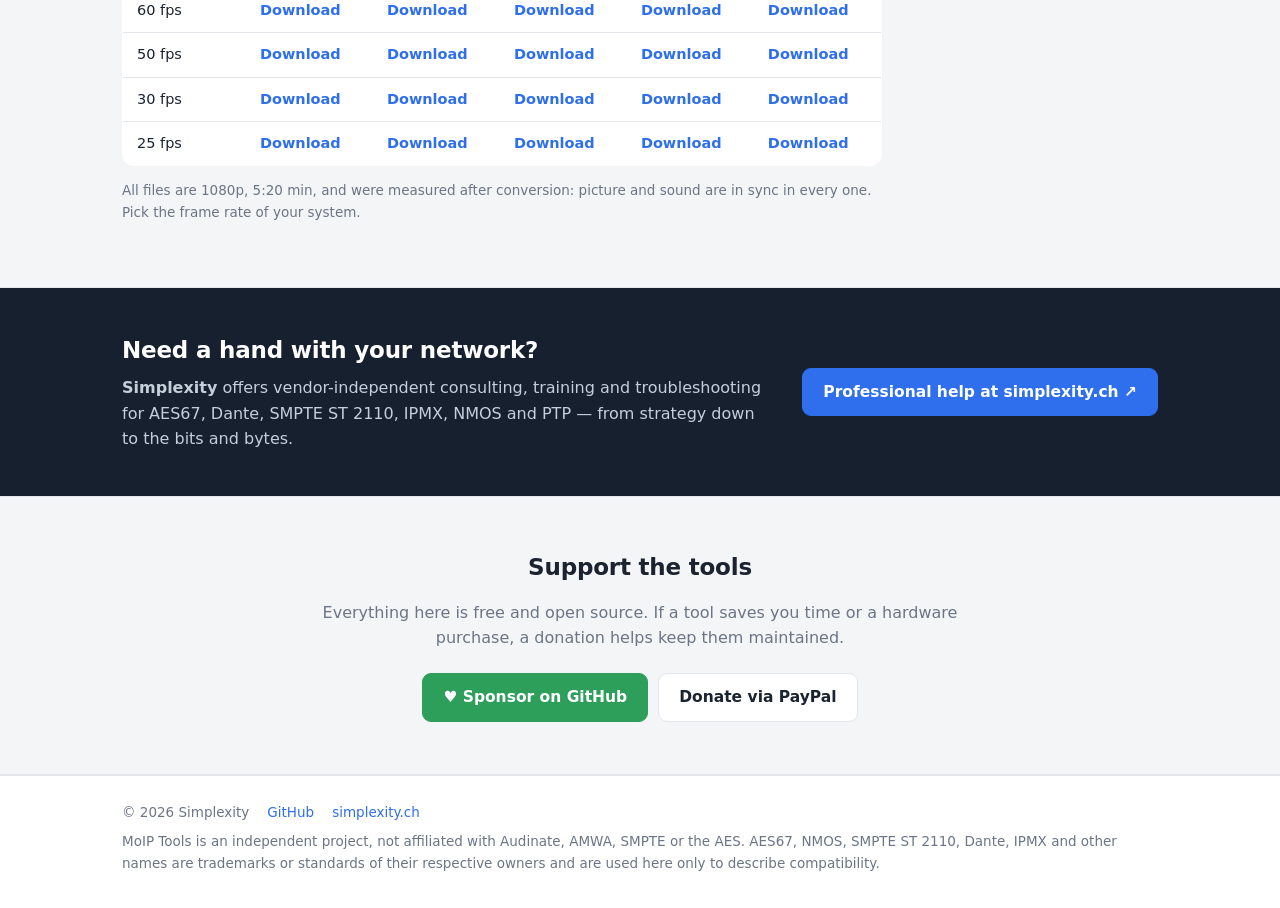
==== commit 0e1f5c31: "Screenshots for seven more tools, NMOS Crosspoint v3 with logo and IS-13 Co-Authored-By: Claude Fabl" ====
--- a/index.html
+++ b/index.html
@@ -97,7 +97,7 @@
         <h2>${esc(g.group)} <span class="count">${g.items.length}</span></h2>
         <div class="grid">${g.items.map(t => `
             <div class="tool">
-                <h3><a href="${toolUrl(t)}">${esc(t.name)}</a></h3>
+                <h3><a href="${toolUrl(t)}">${t.logo ? `<img class="tool-logo" src="${esc(t.logo)}" alt="">` : ""}${esc(t.name)}</a></h3>
                 <p>${esc(t.text)}</p>
                 ${t.base ? `<div class="base">Based on <a href="https://github.com/${esc(t.base)}" rel="noopener">${esc(t.base)}</a></div>` : ""}
                 <div class="tags">${t.tags.map(x => `<span class="tag">${esc(x)}</span>`).join("")}</div>
--- a/style.css
+++ b/style.css
@@ -104,3 +104,5 @@
 .others a { font-size: 14px; font-weight: 600; padding: 5px 12px; border: 1px solid var(--line); border-radius: 8px; background: var(--panel); }
 .others a:hover { text-decoration: none; border-color: #c9ced8; }
 @media (max-width: 720px) { .features, .shots { grid-template-columns: 1fr; } .detail-hero h1 { font-size: 29px; } }
+.tool-logo { width: 1.5em; height: 1.5em; border-radius: .3em; vertical-align: -.4em; margin-right: .45em; }
+.detail-hero h1 .tool-logo { width: 1.25em; height: 1.25em; vertical-align: -.25em; }
